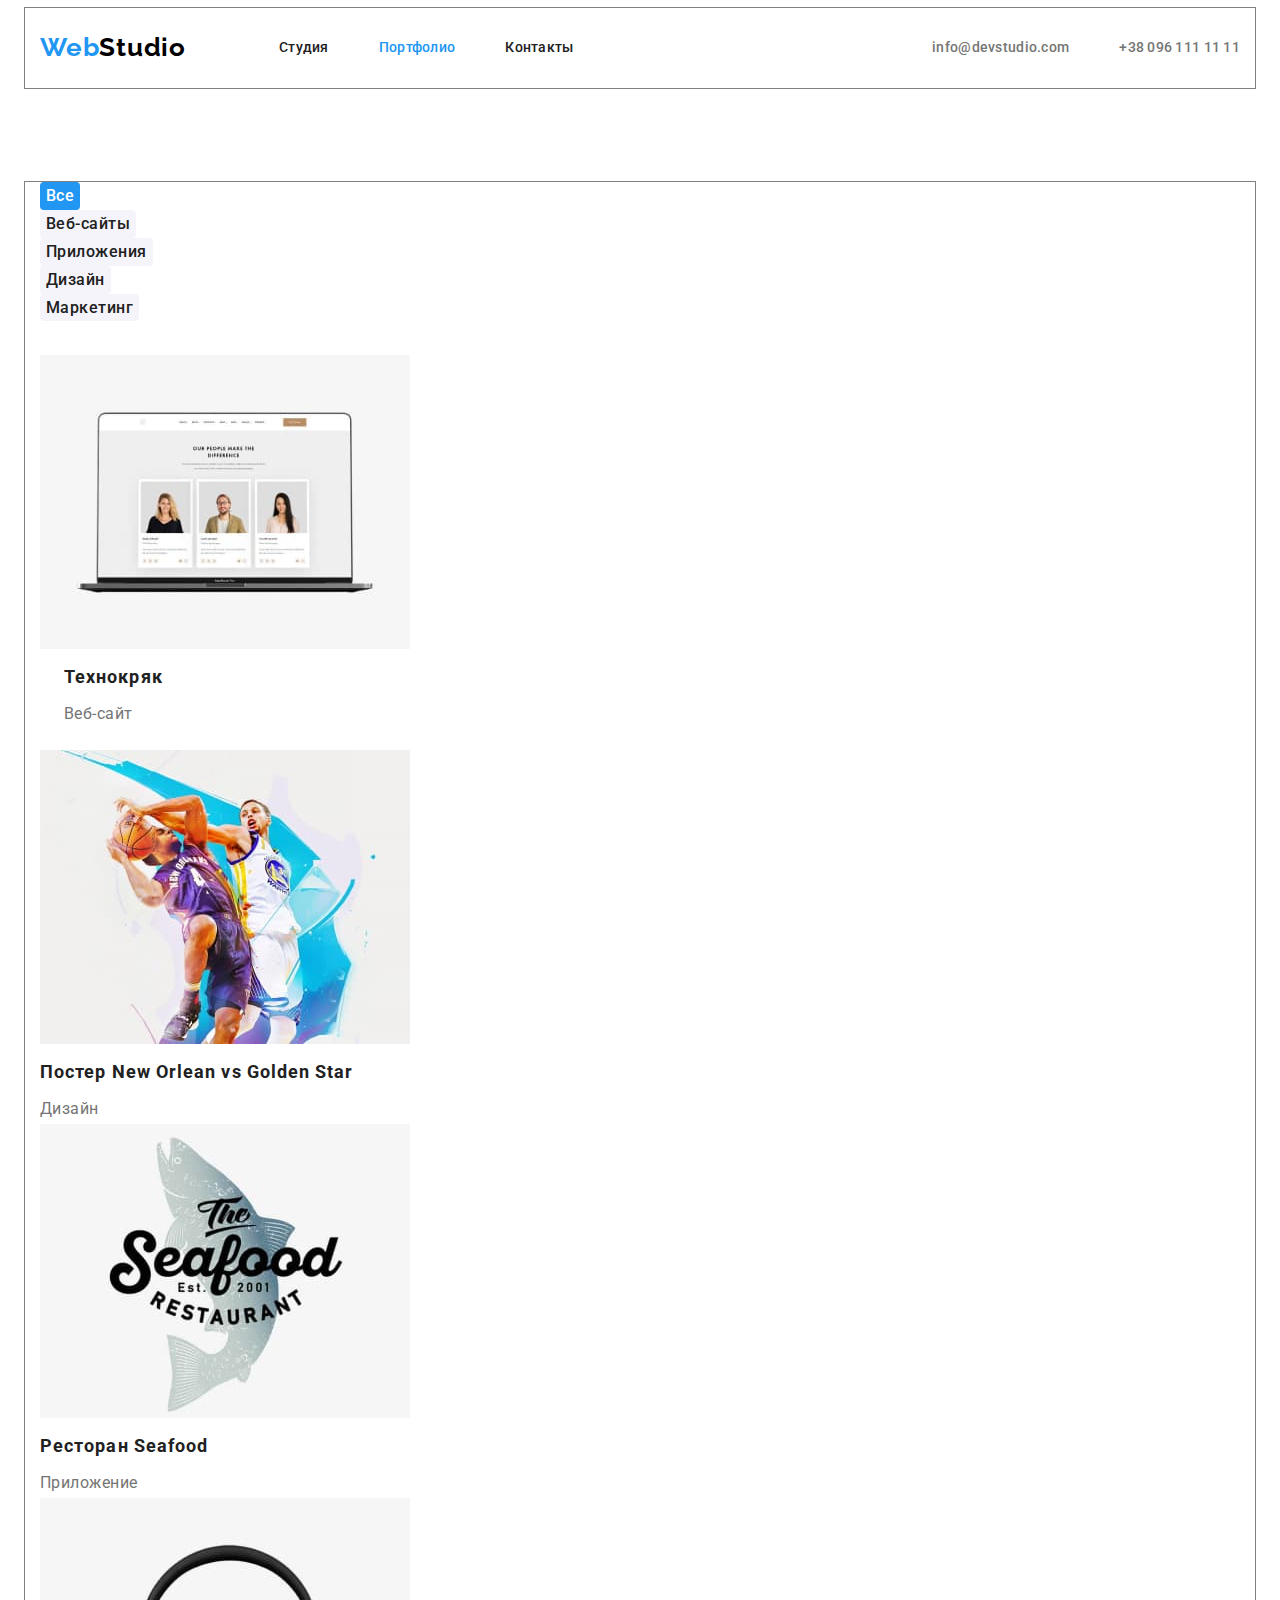
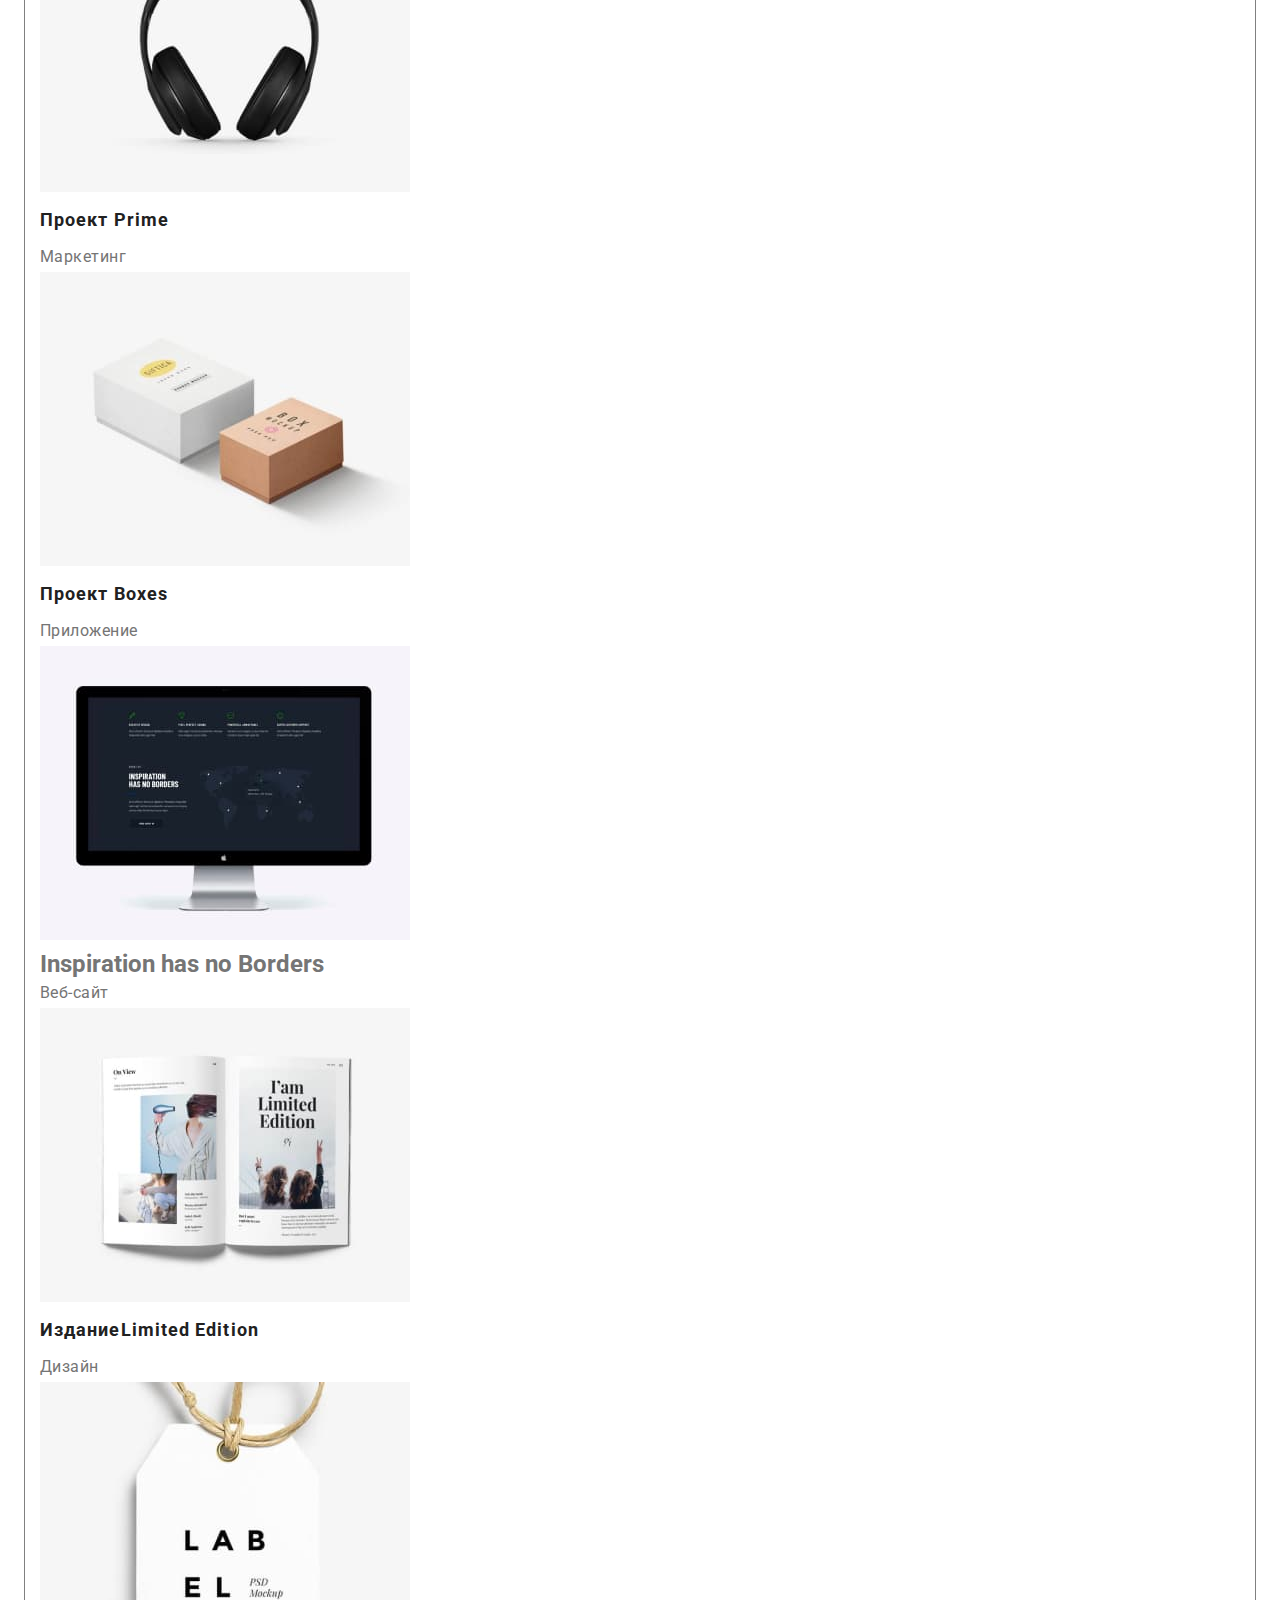
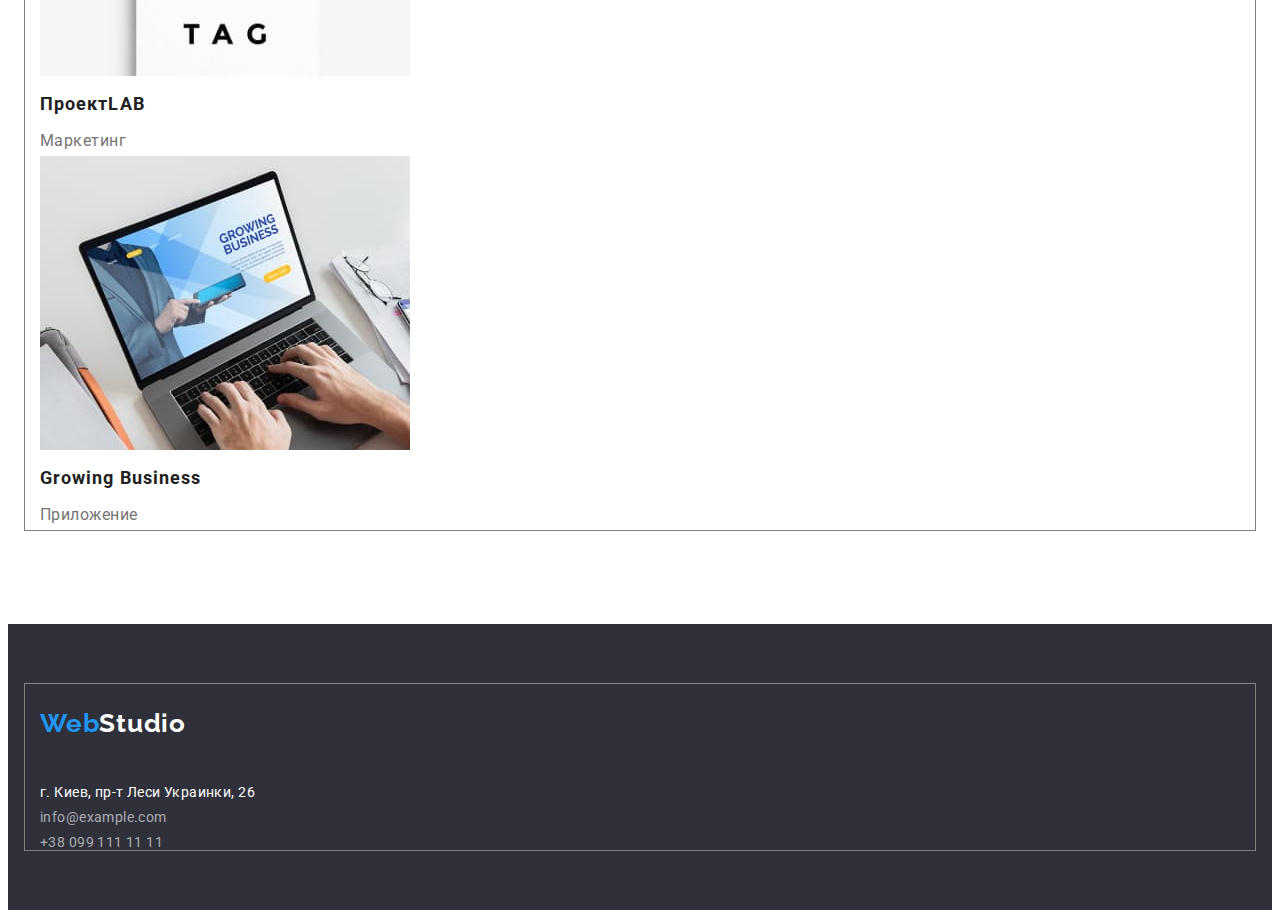
==== portfolio.html @ cb2eb0b6 "footer of portfolio corrected" ====
<!DOCTYPE html>
<html lang="ru">
  <head>
    <meta charset="UTF-8" />
    <meta http-equiv="X-UA-Compatible" content="IE=edge" />
    <meta name="viewport" content="width=device-width, initial-scale=1.0" />
    <title>Portfolio</title>
    <link rel="preconnect" href="https://fonts.googleapis.com" />
    <link rel="preconnect" href="https://fonts.gstatic.com" crossorigin />
    <link
      href="https://fonts.googleapis.com/css2?family=Raleway:wght@700&family=Roboto:wght@400;500;700;900&display=swap"
      rel="stylesheet"
    />
    <link
      rel="stylesheet"
      href="https://cdnjs.cloudflare.com/ajax/libs/modern-normalize/1.1.0/modern-normalize.min.css"
      integrity="sha512-wpPYUAdjBVSE4KJnH1VR1HeZfpl1ub8YT/NKx4PuQ5NmX2tKuGu6U/JRp5y+Y8XG2tV+wKQpNHVUX03MfMFn9Q=="
      crossorigin="anonymous"
      referrerpolicy="no-referrer"
    />
    <link rel="stylesheet" href="./css/styles.css" />
  </head>

  <body>
    <!-- Header -->
    <header class="header">
      <div class="container main-nav">
        <a href="./index.html" lang="en" class="logo menu link"
          ><span class="accent">Web</span>Studio</a
        >

        <nav class="site-nav">
          <ul class="nav-list list">
            <li class="nav-item"><a href="./index.html" class="nav-link link">Студия</a></li>
            <li class="nav-item">
              <a href="./portfolio.html" class="nav-link link current">Портфолио</a>
            </li>
            <li class="nav-item"><a href="" class="nav-link link">Контакты</a></li>
          </ul>
        </nav>

        <ul class="contacts-list list">
          <li class="contacts-item">
            <a href="mailto:info@devstudio.com" class="contacts-link link">info@devstudio.com</a>
          </li>
          <li class="contacts-item">
            <a href="tel:+380991111111" class="contacts-link link">+38 096 111 11 11</a>
          </li>
        </ul>
      </div>
    </header>

    <!-- Main section of the page -->
    <main>
      <!-- Section of portfolio works -->
      <section class="works">
        <div class="container">
          <h1 class="visually-hidden">Наше портфолио</h1>
          <!-- Filter of works -->
          <div class="work-list-wrap">
            <ul class="works-list list">
              <li class="works-item">
                <button type="button" class="works-button btn-primary active">Все</button>
              </li>
              <li class="works-item">
                <button type="button" class="works-button btn-primary">Веб-сайты</button>
              </li>
              <li class="works-item">
                <button type="button" class="works-button btn-primary">Приложения</button>
              </li>
              <li class="works-item">
                <button type="button" class="works-button btn-primary">Дизайн</button>
              </li>
              <li class="works-item">
                <button type="button" class="works-button btn-primary">Маркетинг</button>
              </li>
            </ul>
          </div>

          <!-- Works examples -->
          <div class="examples-list-wrap">
            <ul class="examples-list list">
              <li class="examples-item">
                <img src="./images/technocrack.jpg" alt="Ноутбук" width="370" height="294" />
                <div class="examples-item-wrap">
                  <h2 class="examples-title">Технокряк</h2>
                  <p class="examples-text">Веб-сайт</p>
                </div>
              </li>
              <li class="examples-item">
                <img
                  src="./images/game-poster.jpg"
                  alt="Два баскетболиста играют баскетбол"
                  width="370"
                  height="294"
                />
                <h2 class="examples-title">
                  Постер <span lang="en">New Orlean vs Golden Star</span>
                </h2>
                <p class="examples-text">Дизайн</p>
              </li>
              <li class="examples-item">
                <img
                  src="./images/restorant.jpg"
                  alt="Логотип ресторана"
                  width="370"
                  height="294"
                />
                <h2 class="examples-title">Ресторан <span lang="en">Seafood</span></h2>
                <p class="examples-text">Приложение</p>
              </li>
              <li class="examples-item">
                <img src="./images/project-prime.jpg" alt="Наушники" width="370" height="294" />
                <h2 class="examples-title">Проект <span lang="en">Prime</span></h2>
                <p class="examples-text">Маркетинг</p>
              </li>
              <li class="examples-item">
                <img
                  src="./images/project-boxes.jpg"
                  alt="Две картонные коробки"
                  width="370"
                  height="294"
                />
                <h2 class="examples-title">Проект <span lang="en">Boxes</span></h2>
                <p class="examples-text">Приложение</p>
              </li>
              <li class="examples-item">
                <img
                  src="./images/inspiration.jpg"
                  alt="Монитор компьютера"
                  width="370"
                  height="294"
                />
                <h2 lang="en">Inspiration has no Borders</h2>
                <p class="examples-text">Веб-сайт</p>
              </li>
              <li class="examples-item">
                <img
                  src="./images/publisher.jpg"
                  alt="Книга ограниченого тиража"
                  width="370"
                  height="294"
                />
                <h2 class="examples-title">Издание<span lang="en">Limited Edition</span></h2>
                <p class="examples-text">Дизайн</p>
              </li>
              <li class="examples-item">
                <img src="./images/project-lab.jpg" alt="Ярлык" width="370" height="294" />
                <h2 class="examples-title">Проект<span lang="en">LAB</span></h2>
                <p class="examples-text">Маркетинг</p>
              </li>
              <li class="examples-item">
                <img
                  src="./images/growing-business.jpg"
                  alt="Человек работаэт за ноутбуком"
                  width="370"
                  height="294"
                />
                <h2 lang="en" class="examples-title">Growing Business</h2>
                <p class="examples-text">Приложение</p>
              </li>
            </ul>
          </div>
        </div>
      </section>
    </main>

    <!-- Footer -->
    <footer class="footer">
      <div class="container">
        <a href="./index.html" lang="en" class="logo menu link"
          ><span class="accent">Web</span>Studio</a
        >
        <address class="adress">
          <ul class="adress-list list">
            <li class="adress-item">
              <a
                href="https://goo.gl/maps/kHpRwScm4gV7EPfF7"
                target="_blank"
                rel="noopener noreferer nofollow"
                class="adress-link link"
                >г. Киев, пр-т Леси Украинки, 26</a
              >
            </li>
            <li class="adress-item">
              <a href="mailto:info@example.com" class="adress-link link adress">info@example.com</a>
            </li>
            <li class="adress-item">
              <a href="tel:+380991111111" class="adress-link link adress">+38 099 111 11 11</a>
            </li>
          </ul>
        </address>
      </div>
    </footer>
  </body>
</html>
---- css/styles.css ----
/* Set of colors */
:root {
  --accent-color: #2196f3;

  --first-title-color: #ffffff;
  --second-title-color: #212121;
  --third-title-color: #000000;

  --first-text-color: #757575;
  --second-text-color: #ffffff;
  --third-text-color: rgba(255, 255, 255, 0.6);

  --first-bg-color: #ffffff;
  --second-bg-color: #e5e5e5;
  --third-bg-color: #f5f4fa;
  --fourth-bg-color: #2f303a;

  --first-btn-color: #2196f3;
  --second-btn-color: #188ce8;
  --third-btn-color: #f5f4fa;
}

h1,
h2,
h3,
h4,
h5,
h6,
p,
ul {
  margin-top: 0;
  margin-bottom: 0;
}

body {
  color: var(--first-text-color);
  background-color: var(--first-bg-color);
  font-family: 'Roboto', sans-serif;
}

/* Making the title hidden */
.visually-hidden {
  position: absolute;
  white-space: nowrap;
  width: 1px;
  height: 1px;
  overflow: hidden;
  border: 0;
  padding: 0;
  clip: rect(0 0 0 0);
  clip-path: inset(50%);
  margin: -1px;
}

/* Reset of list */
.list {
  padding-left: 0;
  padding-right: 0;

  list-style: none;
}

/* Reset of text underline */
.link {
  text-decoration: none;
}

/* Setting the accent colour */
.accent {
  color: var(--accent-color);
}

/* Setting the button properties */
.button {
  padding: 10px 32px;
  min-width: 200px;

  align-items: center;
  font-family: inherit;
  font-weight: 700;
  font-size: 16px;
  letter-spacing: 0.06em;
  line-height: 1.88;
  text-align: center;

  border-radius: 4px;
  border: transparent;
}

.title {
  color: var(--second-title-color);
  font-weight: 700;
  font-size: 36px;
  letter-spacing: 0.03em;
  line-height: 1.17;
  text-align: center;
}

.container {
  margin-left: auto;
  margin-right: auto;
  width: 1200px;
  padding-left: 15px;
  padding-right: 15px;

  outline: 1px solid gray;
}

/* ---------------------Header----------------------- */

.main-nav {
  display: flex;
  align-items: center;
}

.logo {
  display: block;
  padding-top: 24px;
  padding-bottom: 25px;
  margin-right: 93px;

  font-family: 'Raleway';
  font-weight: 700;
  font-size: 26px;
  line-height: 1.19;
  letter-spacing: 0.03em;
  color: var(--third-title-color);
}

.site-nav {
  display: flex;

  font-weight: 500;
  font-size: 14px;
  line-height: 1.14;
  letter-spacing: 0.02em;
}

.nav-list {
  display: flex;

  color: var(--second-title-color);
}

.nav-item:not(:last-child) {
  margin-right: 50px;
}

.nav-link {
  display: block;
  padding-top: 32px;
  padding-bottom: 32px;

  color: inherit;
}

.nav-link:hover,
.nav-link:focus {
  color: var(--accent-color);
}

.nav-link.current {
  color: var(--accent-color);
}

/* -----Contacts----- */
.contacts-list {
  display: flex;
  margin-left: auto;

  font-weight: 500;
  font-size: 14px;
  line-height: 1.14;
  letter-spacing: 0.02em;
}

.contacts-item:not(:last-child) {
  margin-right: 50px;
}

.contacts-link {
  display: block;
  padding-top: 32px;
  padding-bottom: 32px;

  color: inherit;
}

.contacts-link:hover,
.contacts-link:focus {
  color: var(--accent-color);
}

/* ---------------------Main part of first page----------------------- */
/* -----Hero----- */
.hero {
  padding-top: 200px;
  padding-bottom: 200px;

  background-color: var(--fourth-bg-color);
  text-align: center;
}

.hero-title {
  margin-bottom: 30px;

  font-weight: 900;
  font-size: 44px;
  line-height: 1.36;
  letter-spacing: 0.06em;
  text-transform: uppercase;
  color: var(--first-title-color);
}

/* Button */
.button.btn-primary {
  color: var(--second-text-color);
  background-color: var(--first-btn-color);
}

.button.btn-primary:hover,
.button.btn-primary:focus {
  background-color: var(--second-btn-color);
}

/* -----Advantages----- */
.advantages {
  padding-top: 94px;
  padding-bottom: 94px;
}

.advantages-title {
  margin-bottom: 10px;

  font-weight: 700;
  font-size: 14px;
  line-height: 1.14;
  letter-spacing: 0.03em;
  text-transform: uppercase;
  color: var(--second-title-color);
}

.advantages-text {
  font-size: 14px;
  line-height: 1.71;
  letter-spacing: 0.03em;
}

/* -----About----- */
.about {
  padding-bottom: 94px;
}

.about-title {
  margin-bottom: 50px;
}

.about-item img {
  display: block;
}

/* -----Team----- */
.team {
  padding-top: 94px;
  padding-bottom: 94px;

  background-color: var(--third-bg-color);
  text-align: center;
}

.team-title {
  margin-bottom: 50px;
}

.team-item {
  font-size: 16px;
  line-height: 1.19;
  letter-spacing: 0.03em;
  background-color: var(--third-bg-color);
}

.team-item-title {
  margin-bottom: 10px;

  font-weight: 500;
  color: var(--second-title-color);
}

.team-item img {
  display: block;
}

.team-wrapper {
  padding-top: 30px;
  padding-bottom: 30px;
}

/* ---------------------Footer----------------------- */
.footer {
  padding-top: 60px;
  padding-bottom: 60px;

  background-color: var(--fourth-bg-color);
}

.footer .logo {
  margin-bottom: 20px;
  display: inline-block;

  color: var(--first-title-color);
}

.adress-item {
  font-size: 14px;
  line-height: 1.71x;
  letter-spacing: 0.03em;
  color: var(--first-title-color);
}

.adress-item:not(:last-child) {
  margin-bottom: 9px;
}

.adress-link {
  color: inherit;
  font-style: normal;
}

.adress {
  color: var(--third-text-color);
}

.adress-link:hover,
.adress-link:focus {
  color: var(--accent-color);
}

/* ---------------------Main part of portfolio page----------------------- */
/* -----Buttons line----- */
.works {
  padding-top: 94px;
  padding-bottom: 94px;
}

.works-button {
  border-radius: 4px;
  border: transparent;

  font-weight: 500;
  font-size: 16px;
  line-height: 1.62;
  text-align: center;
  letter-spacing: 0.03em;
}

.works-button.btn-primary {
  font-family: inherit;
  color: var(--second-title-color);
  background-color: var(--third-btn-color);
}

.works-button.btn-primary:hover,
.works-button.btn-primary:focus {
  color: var(--first-title-color);
  background-color: var(--first-btn-color);
}

/* works examples sheet */
.examples-title {
  margin-bottom: 4px;
}

.examples-item img {
  display: block;
  margin-bottom: 10px;
}

.work-list-wrap {
  margin-bottom: 34px;
}

.examples-item-wrap {
  padding: 0 24px 20px 24px;
}

/* -----Works examples----- */
.works-button.active {
  color: var(--first-title-color);
  background-color: var(--first-btn-color);
}

.examples-title {
  font-weight: 700;
  font-size: 18px;
  line-height: 2;
  letter-spacing: 0.06em;
  color: var(--second-title-color);
}

.examples-text {
  font-size: 16px;
  line-height: 1.88;
  letter-spacing: 0.03em;
  color: var(--first-text-color);
}
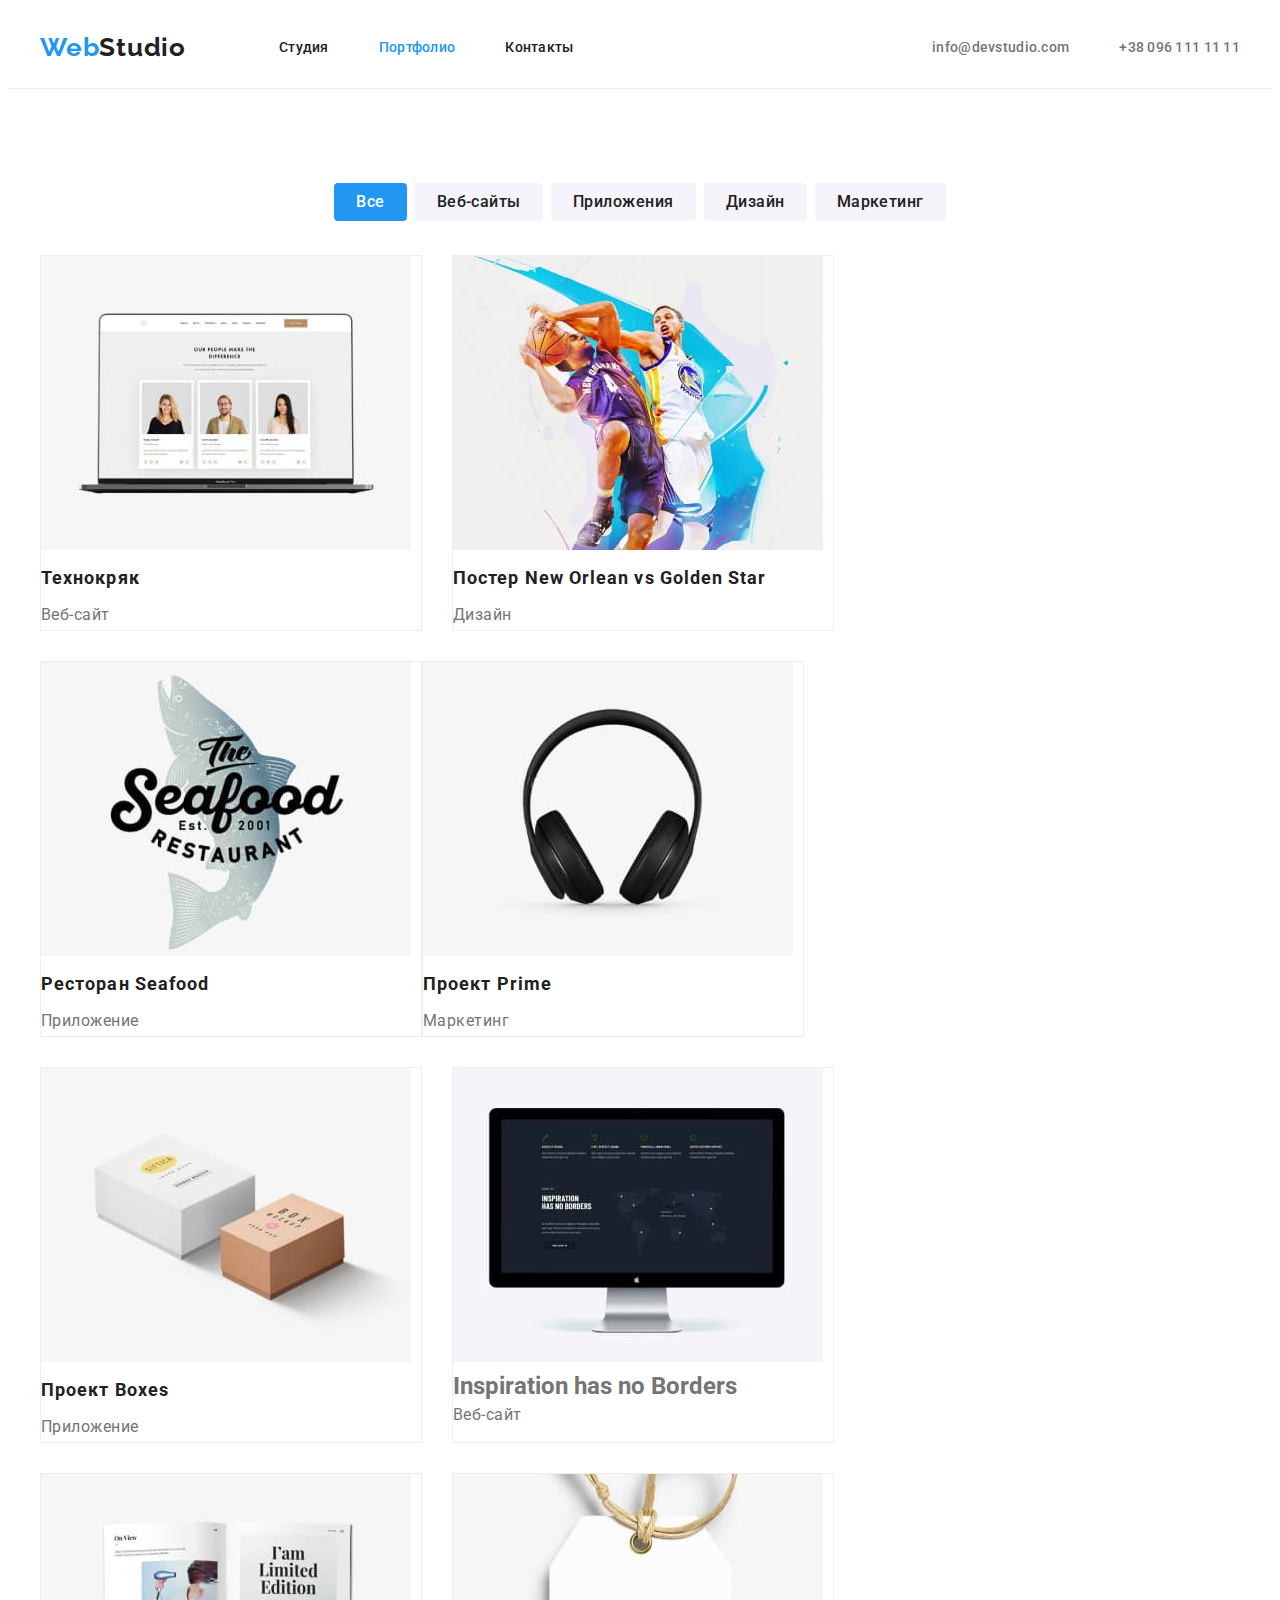
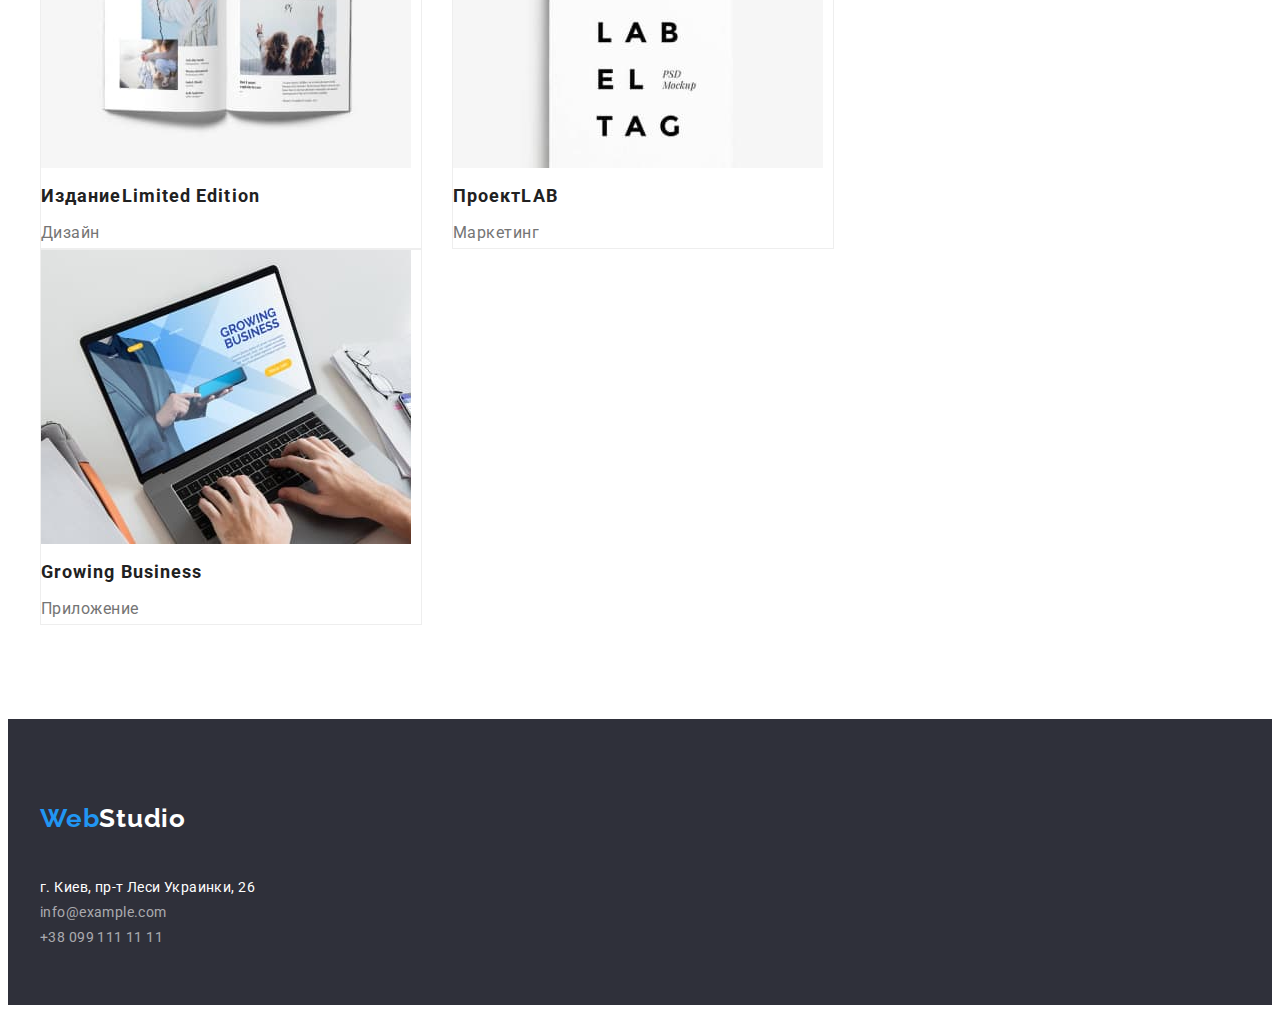
==== commit 7a8df5c1: "Flexx added" ====
--- a/portfolio.html
+++ b/portfolio.html
@@ -23,7 +23,7 @@
 
   <body>
     <!-- Header -->
-    <header class="header">
+    <header class="site-header">
       <div class="container main-nav">
         <a href="./index.html" lang="en" class="logo menu link"
           ><span class="accent">Web</span>Studio</a
@@ -78,7 +78,7 @@
           </div>
 
           <!-- Works examples -->
-          <div class="examples-list-wrap">
+          <div class="examples-list-wrapper">
             <ul class="examples-list list">
               <li class="examples-item">
                 <img src="./images/technocrack.jpg" alt="Ноутбук" width="370" height="294" />
--- a/css/styles.css
+++ b/css/styles.css
@@ -1,6 +1,9 @@
 /* Set of colors */
 :root {
   --accent-color: #2196f3;
+
+  --header-border-color: #ececec;
+  --cards-border-color: #eeeeee;
 
   --first-title-color: #ffffff;
   --second-title-color: #212121;
@@ -102,11 +105,12 @@
   width: 1200px;
   padding-left: 15px;
   padding-right: 15px;
-
-  outline: 1px solid gray;
 }
 
 /* ---------------------Header----------------------- */
+.site-header {
+  border-bottom: 1px solid var(--header-border-color);
+}
 
 .main-nav {
   display: flex;
@@ -124,7 +128,7 @@
   font-size: 26px;
   line-height: 1.19;
   letter-spacing: 0.03em;
-  color: var(--third-title-color);
+  color: var(--second-title-color);
 }
 
 .site-nav {
@@ -240,6 +244,15 @@
   color: var(--second-title-color);
 }
 
+.advantages-list {
+  display: flex;
+}
+
+.advantages-items:not(:last-child) {
+  margin-right: 30px;
+  min-width: 75px;
+}
+
 .advantages-text {
   font-size: 14px;
   line-height: 1.71;
@@ -253,6 +266,11 @@
 
 .about-title {
   margin-bottom: 50px;
+}
+
+.about-list {
+  display: flex;
+  justify-content: space-between;
 }
 
 .about-item img {
@@ -272,11 +290,20 @@
   margin-bottom: 50px;
 }
 
+.team-list {
+  display: flex;
+  justify-content: space-between;
+}
+
 .team-item {
   font-size: 16px;
   line-height: 1.19;
   letter-spacing: 0.03em;
   background-color: var(--third-bg-color);
+
+  box-shadow: 0px 1px 3px rgba(0, 0, 0, 0.12), 0px 1px 1px rgba(0, 0, 0, 0.14),
+    0px 2px 1px rgba(0, 0, 0, 0.2);
+  border-radius: 0px 0px 4px 4px;
 }
 
 .team-item-title {
@@ -342,9 +369,23 @@
   padding-bottom: 94px;
 }
 
+.work-list-wrap {
+  margin-bottom: 34px;
+}
+
+.works-list {
+  display: flex;
+  justify-content: center;
+}
+
+.works-item:not(:last-child) {
+  margin-right: 8px;
+}
+
 .works-button {
   border-radius: 4px;
   border: transparent;
+  padding: 6px 22px;
 
   font-weight: 500;
   font-size: 16px;
@@ -365,31 +406,15 @@
   background-color: var(--first-btn-color);
 }
 
+.works-button.active {
+  color: var(--first-title-color);
+  background-color: var(--first-btn-color);
+}
+
 /* works examples sheet */
 .examples-title {
   margin-bottom: 4px;
-}
-
-.examples-item img {
-  display: block;
-  margin-bottom: 10px;
-}
-
-.work-list-wrap {
-  margin-bottom: 34px;
-}
-
-.examples-item-wrap {
-  padding: 0 24px 20px 24px;
-}
-
-/* -----Works examples----- */
-.works-button.active {
-  color: var(--first-title-color);
-  background-color: var(--first-btn-color);
-}
-
-.examples-title {
+
   font-weight: 700;
   font-size: 18px;
   line-height: 2;
@@ -397,6 +422,34 @@
   color: var(--second-title-color);
 }
 
+.examples-list {
+  display: flex;
+  flex-wrap: wrap;
+}
+
+.examples-item-wrapper {
+  padding: 0 24px 20px 24px;
+}
+
+.examples-item {
+  width: calc((100% - 2 * 30px) / 3);
+
+  border: 1px solid var(--cards-border-color);
+}
+
+.examples-item:not(:nth-child(3n)) {
+  margin-right: 30px;
+}
+
+.examples-item:not(:nth-last-child(-n + 3)) {
+  margin-bottom: 30px;
+}
+
+.examples-item img {
+  display: block;
+  margin-bottom: 10px;
+}
+
 .examples-text {
   font-size: 16px;
   line-height: 1.88;
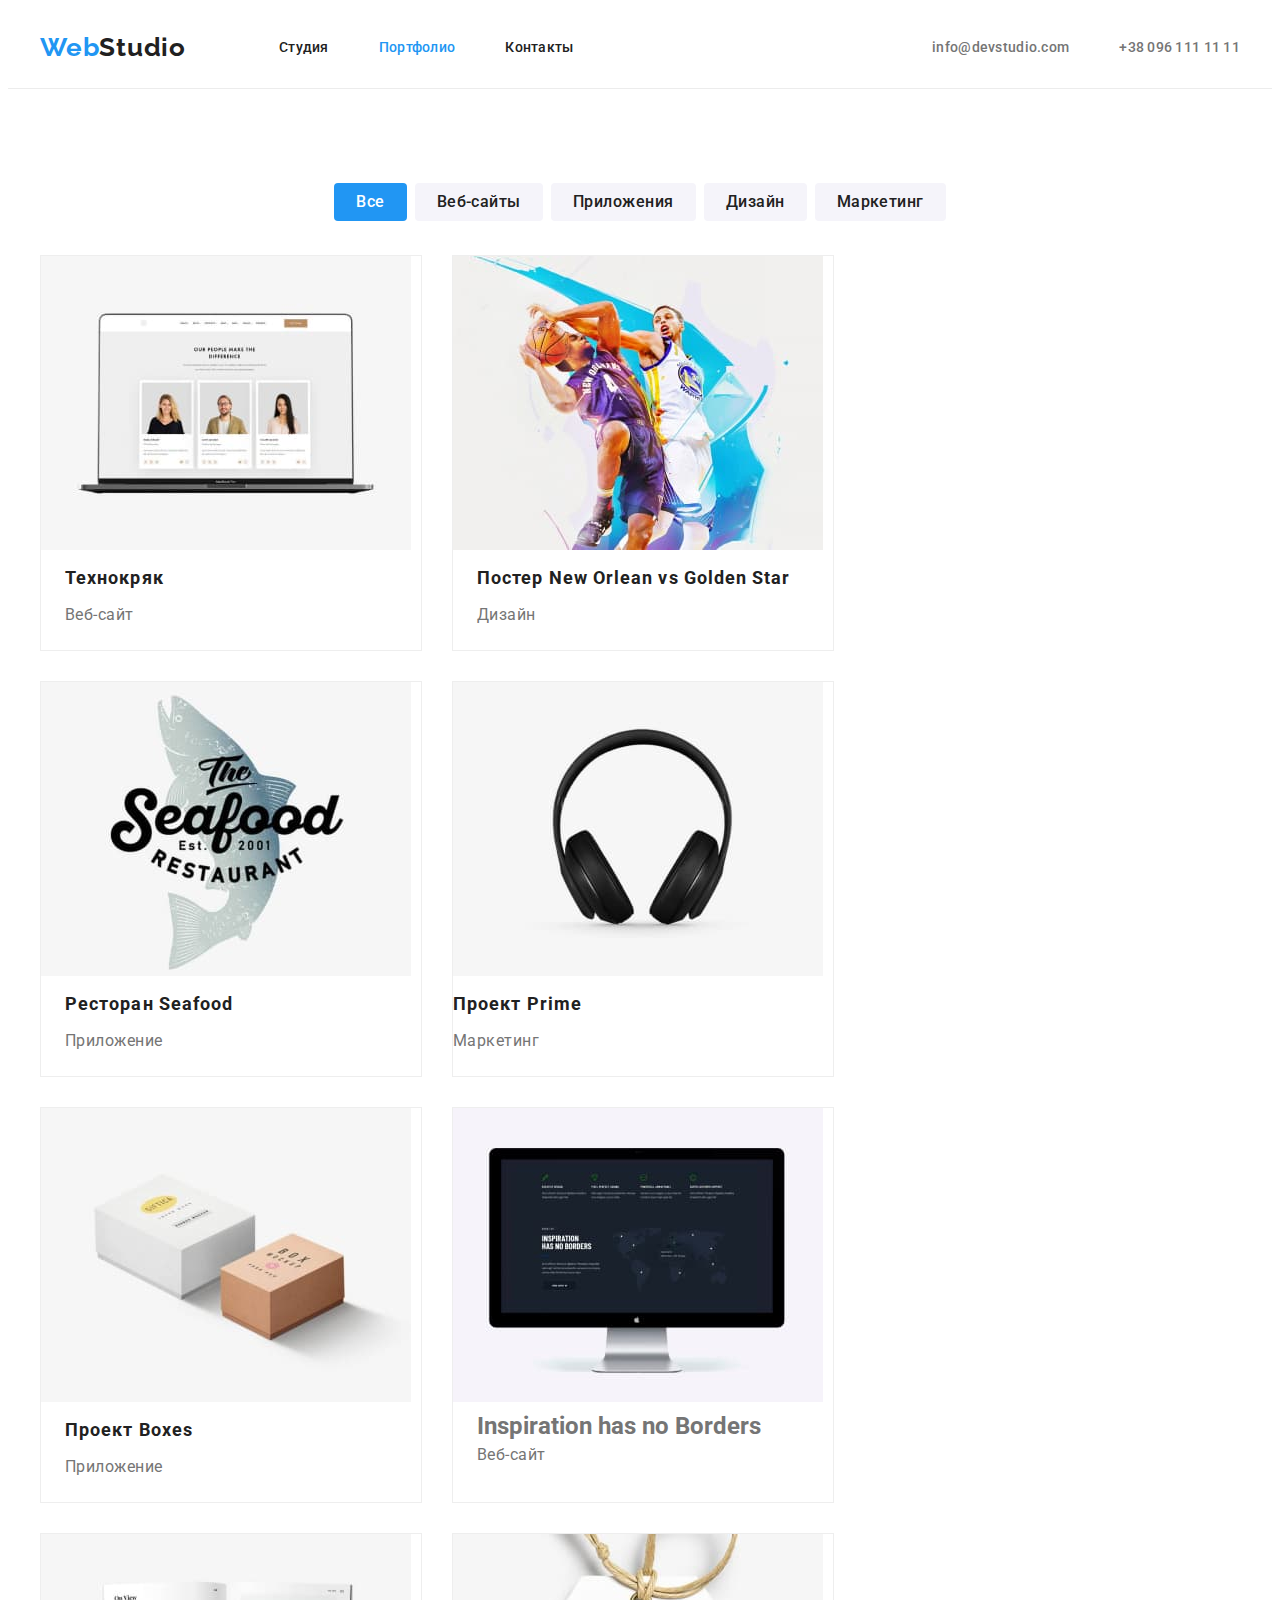
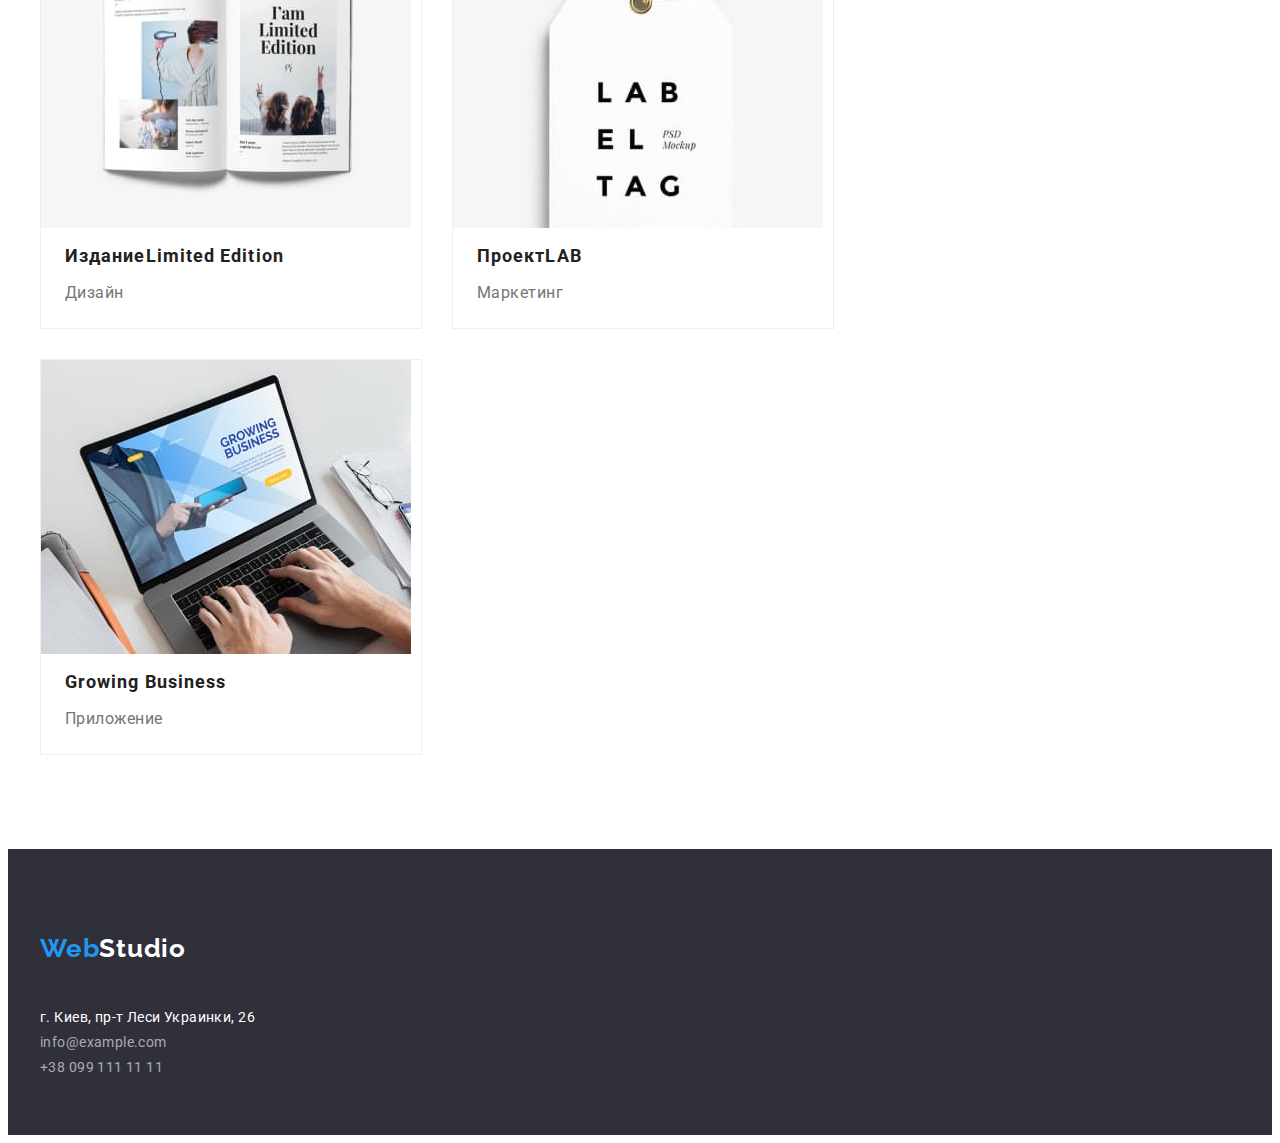
==== commit 9cf5adc9: "Small mistakes correction" ====
--- a/portfolio.html
+++ b/portfolio.html
@@ -82,7 +82,7 @@
             <ul class="examples-list list">
               <li class="examples-item">
                 <img src="./images/technocrack.jpg" alt="Ноутбук" width="370" height="294" />
-                <div class="examples-item-wrap">
+                <div class="examples-item-wrapper">
                   <h2 class="examples-title">Технокряк</h2>
                   <p class="examples-text">Веб-сайт</p>
                 </div>
@@ -94,10 +94,12 @@
                   width="370"
                   height="294"
                 />
-                <h2 class="examples-title">
-                  Постер <span lang="en">New Orlean vs Golden Star</span>
-                </h2>
-                <p class="examples-text">Дизайн</p>
+                <div class="examples-item-wrapper">
+                  <h2 class="examples-title">
+                    Постер <span lang="en">New Orlean vs Golden Star</span>
+                  </h2>
+                  <p class="examples-text">Дизайн</p>
+                </div>
               </li>
               <li class="examples-item">
                 <img
@@ -106,8 +108,10 @@
                   width="370"
                   height="294"
                 />
-                <h2 class="examples-title">Ресторан <span lang="en">Seafood</span></h2>
-                <p class="examples-text">Приложение</p>
+                <div class="examples-item-wrapper">
+                  <h2 class="examples-title">Ресторан <span lang="en">Seafood</span></h2>
+                  <p class="examples-text">Приложение</p>
+                </div>
               </li>
               <li class="examples-item">
                 <img src="./images/project-prime.jpg" alt="Наушники" width="370" height="294" />
@@ -121,8 +125,10 @@
                   width="370"
                   height="294"
                 />
-                <h2 class="examples-title">Проект <span lang="en">Boxes</span></h2>
-                <p class="examples-text">Приложение</p>
+                <div class="examples-item-wrapper">
+                  <h2 class="examples-title">Проект <span lang="en">Boxes</span></h2>
+                  <p class="examples-text">Приложение</p>
+                </div>
               </li>
               <li class="examples-item">
                 <img
@@ -131,9 +137,12 @@
                   width="370"
                   height="294"
                 />
-                <h2 lang="en">Inspiration has no Borders</h2>
-                <p class="examples-text">Веб-сайт</p>
-              </li>
+                <div class="examples-item-wrapper">
+                  <h2 lang="en">Inspiration has no Borders</h2>
+                  <p class="examples-text">Веб-сайт</p>
+                </div>
+              </li>
+
               <li class="examples-item">
                 <img
                   src="./images/publisher.jpg"
@@ -141,14 +150,20 @@
                   width="370"
                   height="294"
                 />
-                <h2 class="examples-title">Издание<span lang="en">Limited Edition</span></h2>
-                <p class="examples-text">Дизайн</p>
-              </li>
+                <div class="examples-item-wrapper">
+                  <h2 class="examples-title">Издание<span lang="en">Limited Edition</span></h2>
+                  <p class="examples-text">Дизайн</p>
+                </div>
+              </li>
+
               <li class="examples-item">
                 <img src="./images/project-lab.jpg" alt="Ярлык" width="370" height="294" />
-                <h2 class="examples-title">Проект<span lang="en">LAB</span></h2>
-                <p class="examples-text">Маркетинг</p>
-              </li>
+                <div class="examples-item-wrapper">
+                  <h2 class="examples-title">Проект<span lang="en">LAB</span></h2>
+                  <p class="examples-text">Маркетинг</p>
+                </div>
+              </li>
+
               <li class="examples-item">
                 <img
                   src="./images/growing-business.jpg"
@@ -156,8 +171,10 @@
                   width="370"
                   height="294"
                 />
-                <h2 lang="en" class="examples-title">Growing Business</h2>
-                <p class="examples-text">Приложение</p>
+                <div class="examples-item-wrapper">
+                  <h2 lang="en" class="examples-title">Growing Business</h2>
+                  <p class="examples-text">Приложение</p>
+                </div>
               </li>
             </ul>
           </div>
--- a/css/styles.css
+++ b/css/styles.css
@@ -248,9 +248,12 @@
   display: flex;
 }
 
+.advantages-items {
+  max-width: 270px;
+}
+
 .advantages-items:not(:last-child) {
   margin-right: 30px;
-  min-width: 75px;
 }
 
 .advantages-text {
@@ -270,7 +273,14 @@
 
 .about-list {
   display: flex;
-  justify-content: space-between;
+}
+
+.about-item {
+  width: calc((100% - 2 * 30px) / 3);
+}
+
+.about-item:not(:last-child) {
+  margin-right: 30px;
 }
 
 .about-item img {
@@ -292,10 +302,11 @@
 
 .team-list {
   display: flex;
-  justify-content: space-between;
 }
 
 .team-item {
+  width: calc((100% - 3 * 30px) / 4);
+
   font-size: 16px;
   line-height: 1.19;
   letter-spacing: 0.03em;
@@ -304,6 +315,10 @@
   box-shadow: 0px 1px 3px rgba(0, 0, 0, 0.12), 0px 1px 1px rgba(0, 0, 0, 0.14),
     0px 2px 1px rgba(0, 0, 0, 0.2);
   border-radius: 0px 0px 4px 4px;
+}
+
+.team-item:not(:last-child) {
+  margin-right: 30px;
 }
 
 .team-item-title {
@@ -425,6 +440,7 @@
 .examples-list {
   display: flex;
   flex-wrap: wrap;
+  margin: -15px;
 }
 
 .examples-item-wrapper {
@@ -432,17 +448,13 @@
 }
 
 .examples-item {
-  width: calc((100% - 2 * 30px) / 3);
+  width: calc((100% - 90px) / 3);
 
   border: 1px solid var(--cards-border-color);
 }
 
-.examples-item:not(:nth-child(3n)) {
-  margin-right: 30px;
-}
-
-.examples-item:not(:nth-last-child(-n + 3)) {
-  margin-bottom: 30px;
+.examples-item {
+  margin: 15px;
 }
 
 .examples-item img {
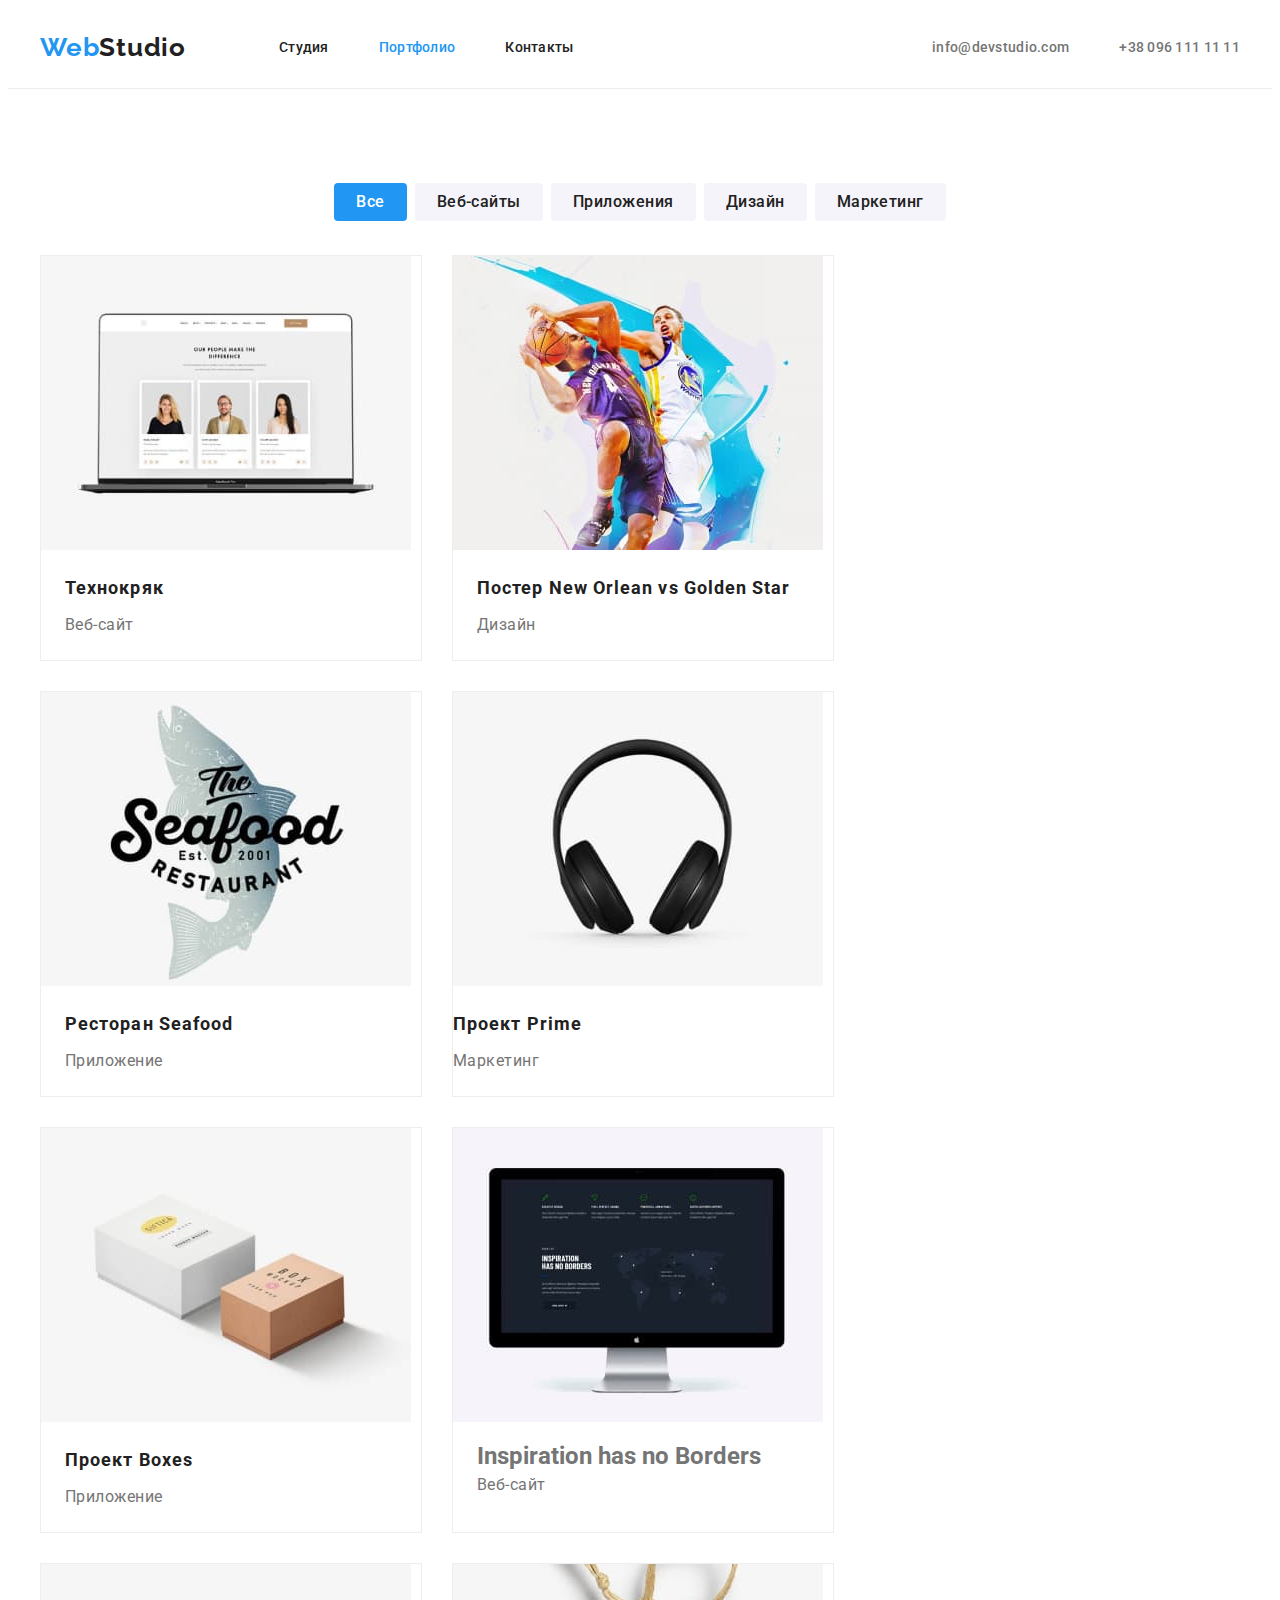
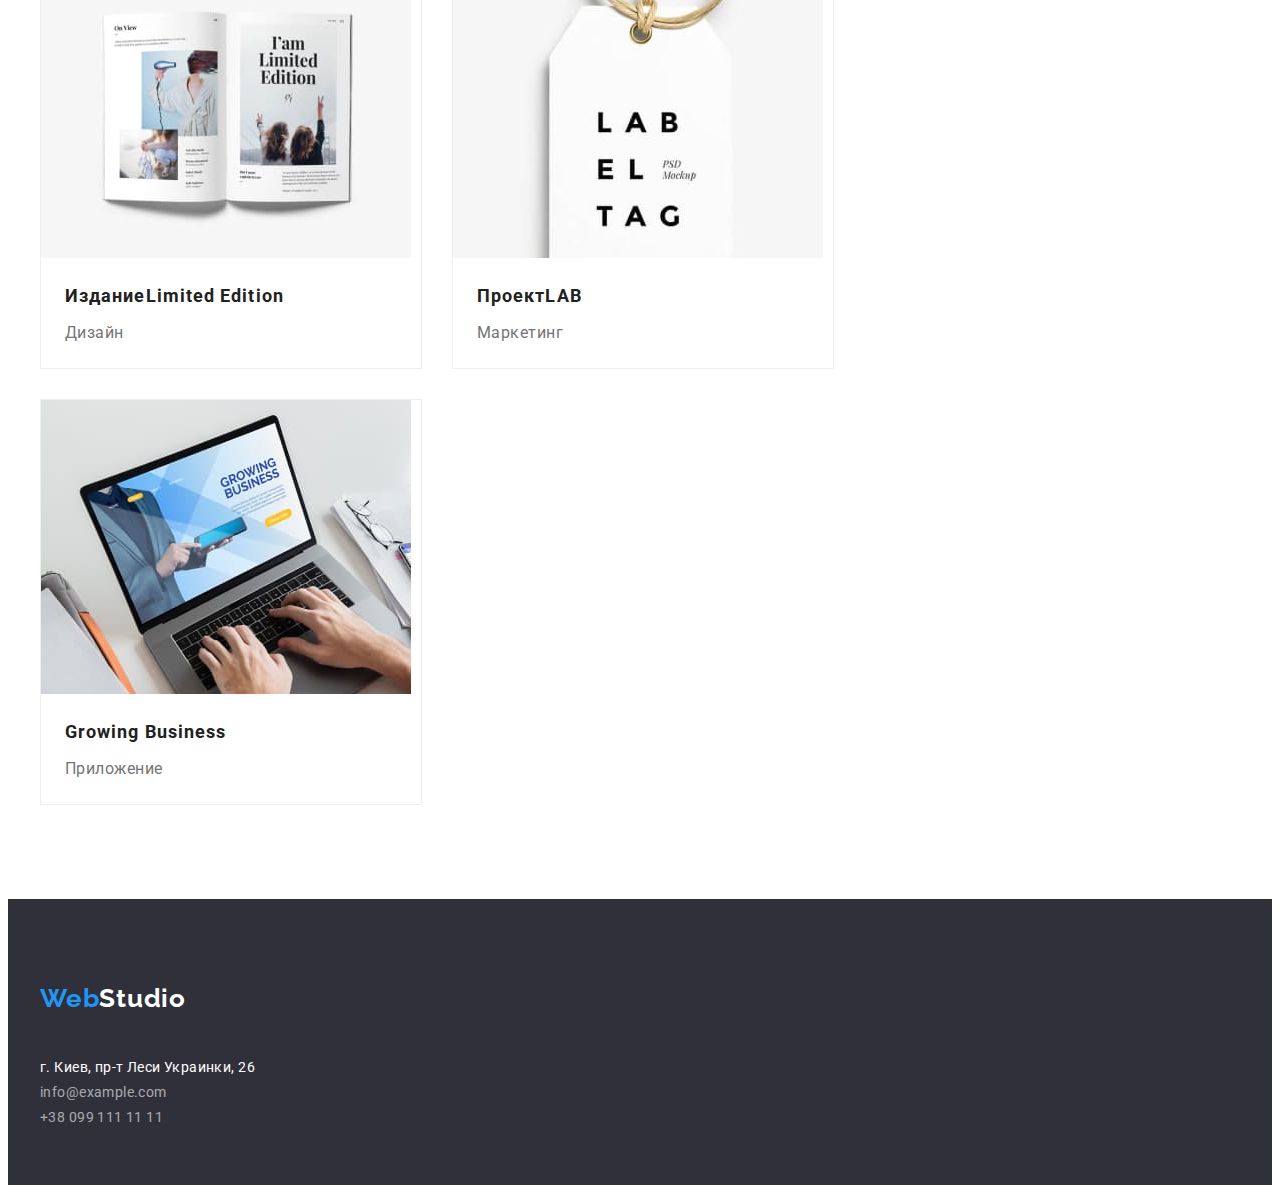
==== commit 2f9140c6: "1" ====
--- a/portfolio.html
+++ b/portfolio.html
@@ -53,7 +53,7 @@
     <!-- Main section of the page -->
     <main>
       <!-- Section of portfolio works -->
-      <section class="works">
+      <section class="works section">
         <div class="container">
           <h1 class="visually-hidden">Наше портфолио</h1>
           <!-- Filter of works -->
--- a/css/styles.css
+++ b/css/styles.css
@@ -107,6 +107,11 @@
   padding-right: 15px;
 }
 
+.section {
+  padding-top: 94px;
+  padding-bottom: 94px;
+}
+
 /* ---------------------Header----------------------- */
 .site-header {
   border-bottom: 1px solid var(--header-border-color);
@@ -228,10 +233,6 @@
 }
 
 /* -----Advantages----- */
-.advantages {
-  padding-top: 94px;
-  padding-bottom: 94px;
-}
 
 .advantages-title {
   margin-bottom: 10px;
@@ -289,9 +290,6 @@
 
 /* -----Team----- */
 .team {
-  padding-top: 94px;
-  padding-bottom: 94px;
-
   background-color: var(--third-bg-color);
   text-align: center;
 }
@@ -379,11 +377,6 @@
 
 /* ---------------------Main part of portfolio page----------------------- */
 /* -----Buttons line----- */
-.works {
-  padding-top: 94px;
-  padding-bottom: 94px;
-}
-
 .work-list-wrap {
   margin-bottom: 34px;
 }
@@ -459,7 +452,7 @@
 
 .examples-item img {
   display: block;
-  margin-bottom: 10px;
+  margin-bottom: 20px;
 }
 
 .examples-text {
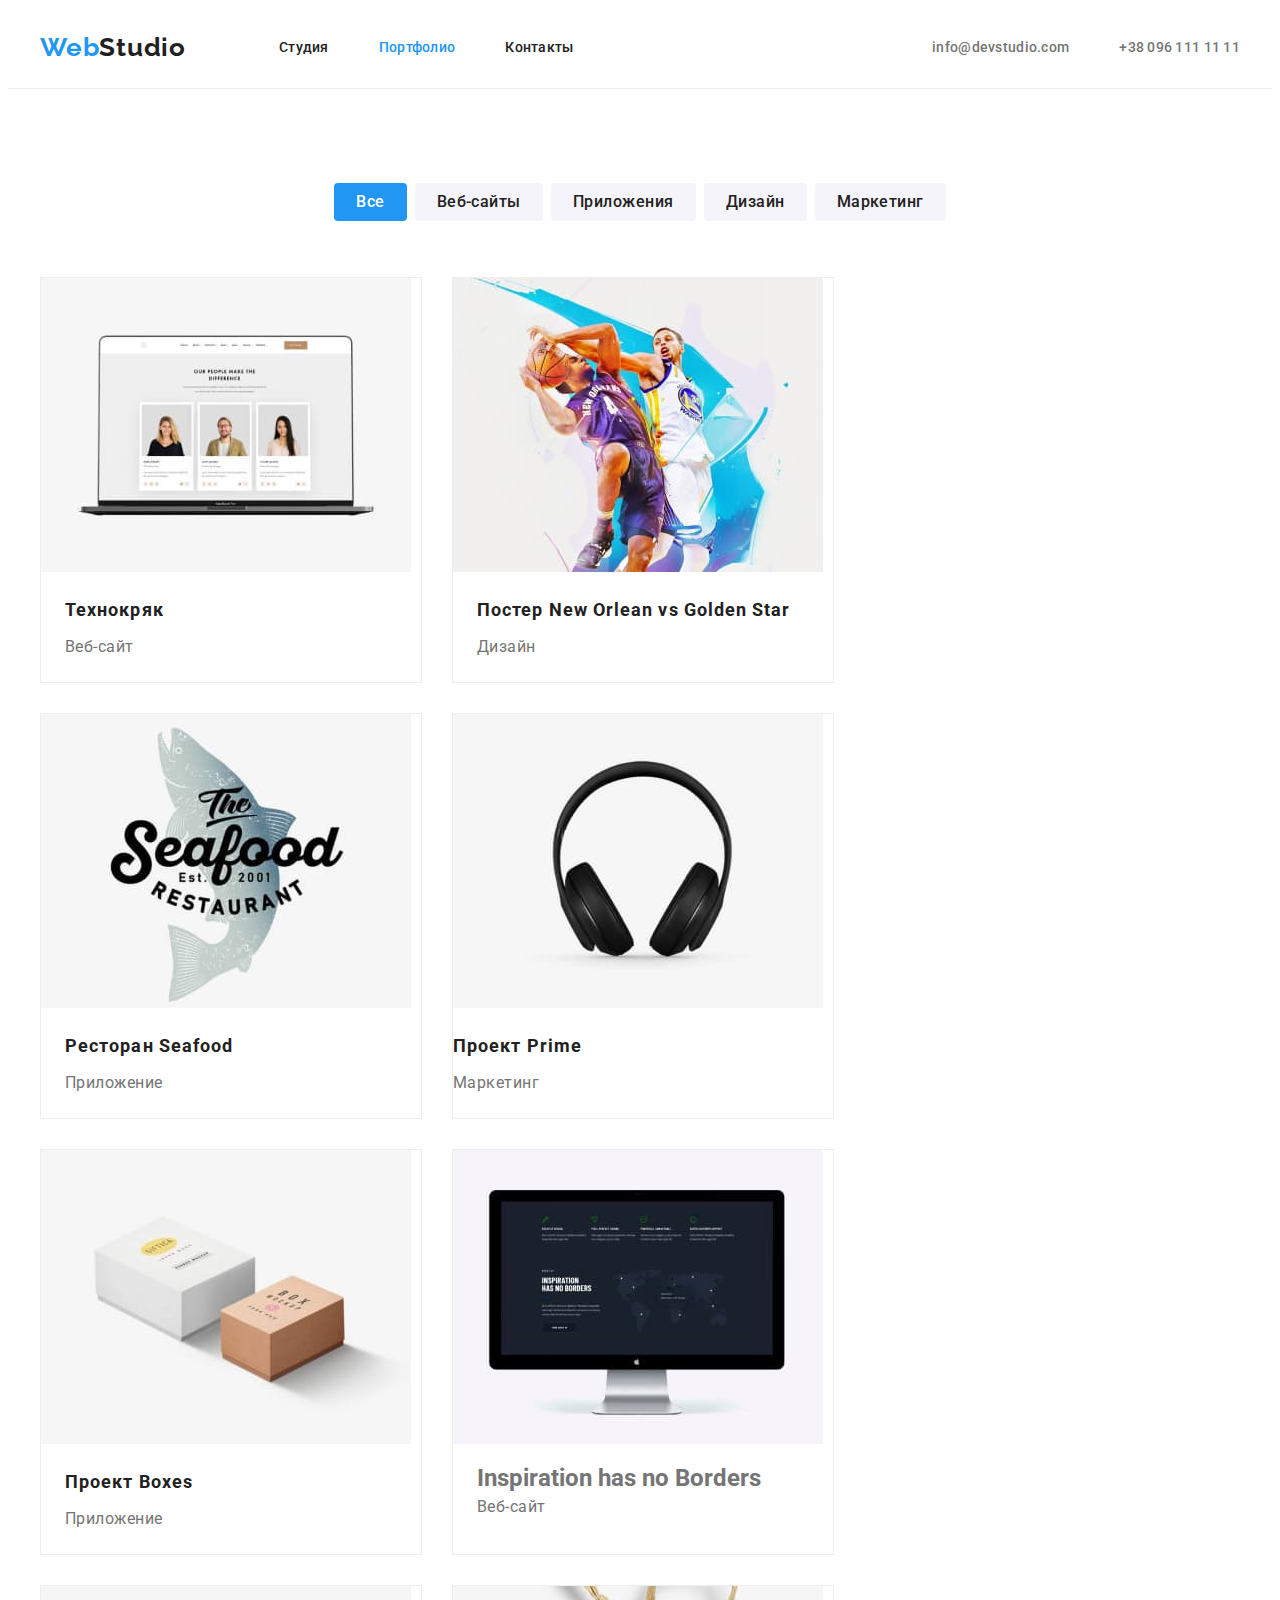
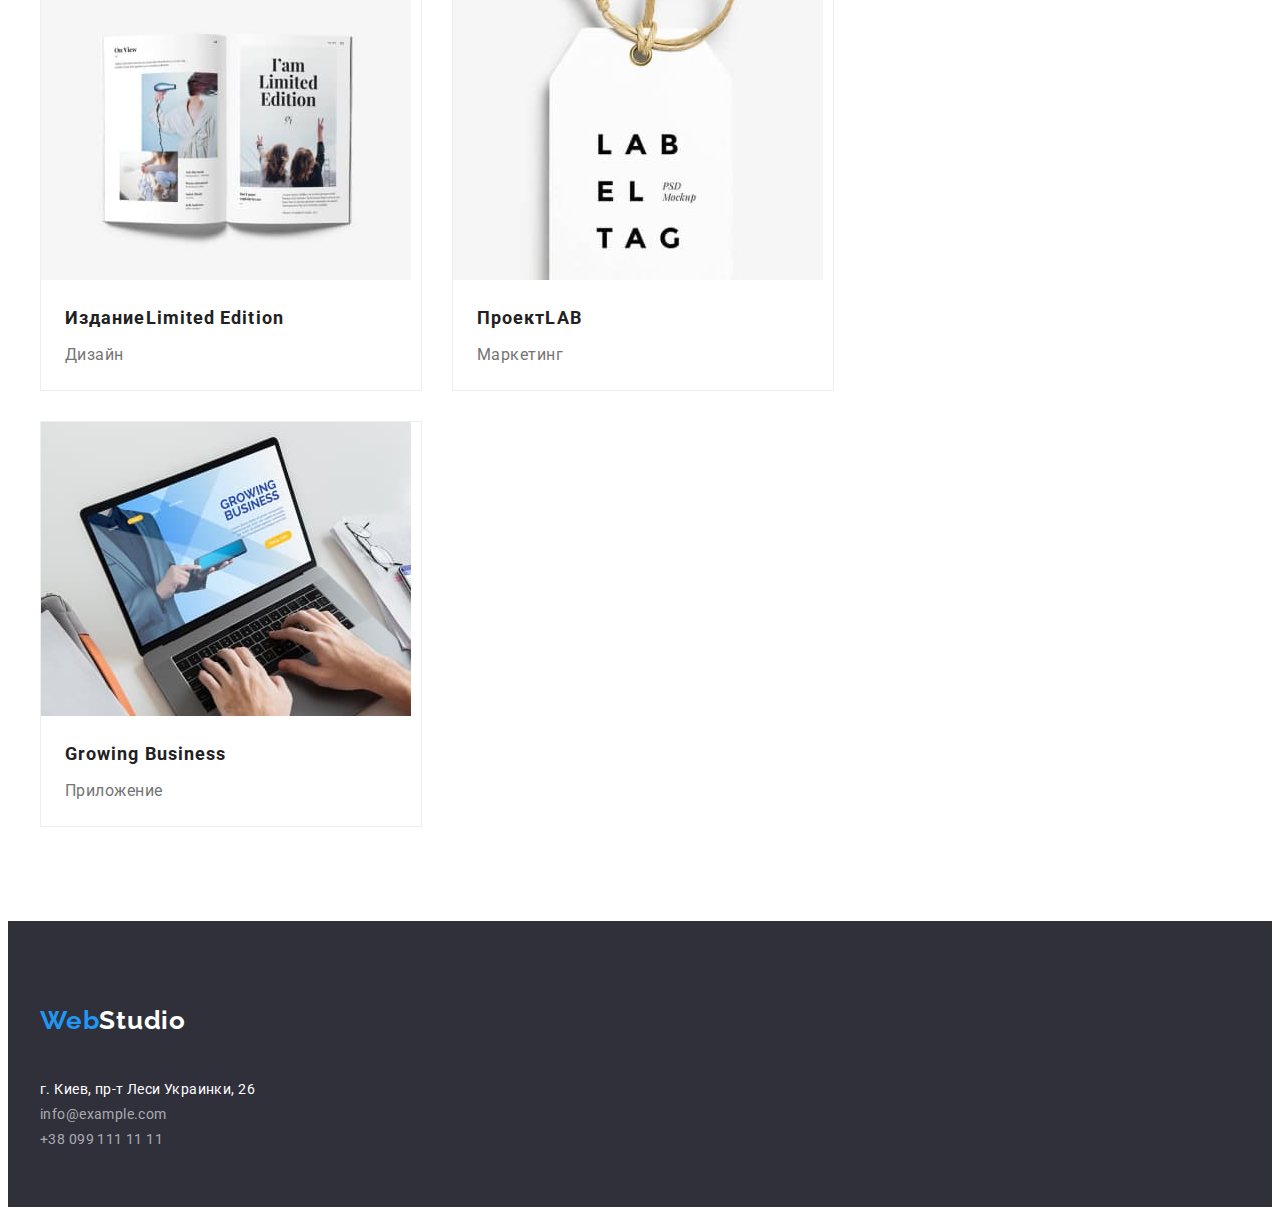
==== commit ef742d30: "Optimisation" ====
--- a/portfolio.html
+++ b/portfolio.html
@@ -57,127 +57,118 @@
         <div class="container">
           <h1 class="visually-hidden">Наше портфолио</h1>
           <!-- Filter of works -->
-          <div class="work-list-wrap">
-            <ul class="works-list list">
-              <li class="works-item">
-                <button type="button" class="works-button btn-primary active">Все</button>
-              </li>
-              <li class="works-item">
-                <button type="button" class="works-button btn-primary">Веб-сайты</button>
-              </li>
-              <li class="works-item">
-                <button type="button" class="works-button btn-primary">Приложения</button>
-              </li>
-              <li class="works-item">
-                <button type="button" class="works-button btn-primary">Дизайн</button>
-              </li>
-              <li class="works-item">
-                <button type="button" class="works-button btn-primary">Маркетинг</button>
-              </li>
-            </ul>
-          </div>
+          <ul class="works-list list">
+            <li class="works-item">
+              <button type="button" class="works-button btn-primary active">Все</button>
+            </li>
+            <li class="works-item">
+              <button type="button" class="works-button btn-primary">Веб-сайты</button>
+            </li>
+            <li class="works-item">
+              <button type="button" class="works-button btn-primary">Приложения</button>
+            </li>
+            <li class="works-item">
+              <button type="button" class="works-button btn-primary">Дизайн</button>
+            </li>
+            <li class="works-item">
+              <button type="button" class="works-button btn-primary">Маркетинг</button>
+            </li>
+          </ul>
 
           <!-- Works examples -->
-          <div class="examples-list-wrapper">
-            <ul class="examples-list list">
-              <li class="examples-item">
-                <img src="./images/technocrack.jpg" alt="Ноутбук" width="370" height="294" />
-                <div class="examples-item-wrapper">
-                  <h2 class="examples-title">Технокряк</h2>
-                  <p class="examples-text">Веб-сайт</p>
-                </div>
-              </li>
-              <li class="examples-item">
-                <img
-                  src="./images/game-poster.jpg"
-                  alt="Два баскетболиста играют баскетбол"
-                  width="370"
-                  height="294"
-                />
-                <div class="examples-item-wrapper">
-                  <h2 class="examples-title">
-                    Постер <span lang="en">New Orlean vs Golden Star</span>
-                  </h2>
-                  <p class="examples-text">Дизайн</p>
-                </div>
-              </li>
-              <li class="examples-item">
-                <img
-                  src="./images/restorant.jpg"
-                  alt="Логотип ресторана"
-                  width="370"
-                  height="294"
-                />
-                <div class="examples-item-wrapper">
-                  <h2 class="examples-title">Ресторан <span lang="en">Seafood</span></h2>
-                  <p class="examples-text">Приложение</p>
-                </div>
-              </li>
-              <li class="examples-item">
-                <img src="./images/project-prime.jpg" alt="Наушники" width="370" height="294" />
-                <h2 class="examples-title">Проект <span lang="en">Prime</span></h2>
+          <ul class="examples-list list">
+            <li class="examples-item">
+              <img src="./images/technocrack.jpg" alt="Ноутбук" width="370" height="294" />
+              <div class="examples-item-wrapper">
+                <h2 class="examples-title">Технокряк</h2>
+                <p class="examples-text">Веб-сайт</p>
+              </div>
+            </li>
+            <li class="examples-item">
+              <img
+                src="./images/game-poster.jpg"
+                alt="Два баскетболиста играют баскетбол"
+                width="370"
+                height="294"
+              />
+              <div class="examples-item-wrapper">
+                <h2 class="examples-title">
+                  Постер <span lang="en">New Orlean vs Golden Star</span>
+                </h2>
+                <p class="examples-text">Дизайн</p>
+              </div>
+            </li>
+            <li class="examples-item">
+              <img src="./images/restorant.jpg" alt="Логотип ресторана" width="370" height="294" />
+              <div class="examples-item-wrapper">
+                <h2 class="examples-title">Ресторан <span lang="en">Seafood</span></h2>
+                <p class="examples-text">Приложение</p>
+              </div>
+            </li>
+            <li class="examples-item">
+              <img src="./images/project-prime.jpg" alt="Наушники" width="370" height="294" />
+              <h2 class="examples-title">Проект <span lang="en">Prime</span></h2>
+              <p class="examples-text">Маркетинг</p>
+            </li>
+            <li class="examples-item">
+              <img
+                src="./images/project-boxes.jpg"
+                alt="Две картонные коробки"
+                width="370"
+                height="294"
+              />
+              <div class="examples-item-wrapper">
+                <h2 class="examples-title">Проект <span lang="en">Boxes</span></h2>
+                <p class="examples-text">Приложение</p>
+              </div>
+            </li>
+            <li class="examples-item">
+              <img
+                src="./images/inspiration.jpg"
+                alt="Монитор компьютера"
+                width="370"
+                height="294"
+              />
+              <div class="examples-item-wrapper">
+                <h2 lang="en">Inspiration has no Borders</h2>
+                <p class="examples-text">Веб-сайт</p>
+              </div>
+            </li>
+
+            <li class="examples-item">
+              <img
+                src="./images/publisher.jpg"
+                alt="Книга ограниченого тиража"
+                width="370"
+                height="294"
+              />
+              <div class="examples-item-wrapper">
+                <h2 class="examples-title">Издание<span lang="en">Limited Edition</span></h2>
+                <p class="examples-text">Дизайн</p>
+              </div>
+            </li>
+
+            <li class="examples-item">
+              <img src="./images/project-lab.jpg" alt="Ярлык" width="370" height="294" />
+              <div class="examples-item-wrapper">
+                <h2 class="examples-title">Проект<span lang="en">LAB</span></h2>
                 <p class="examples-text">Маркетинг</p>
-              </li>
-              <li class="examples-item">
-                <img
-                  src="./images/project-boxes.jpg"
-                  alt="Две картонные коробки"
-                  width="370"
-                  height="294"
-                />
-                <div class="examples-item-wrapper">
-                  <h2 class="examples-title">Проект <span lang="en">Boxes</span></h2>
-                  <p class="examples-text">Приложение</p>
-                </div>
-              </li>
-              <li class="examples-item">
-                <img
-                  src="./images/inspiration.jpg"
-                  alt="Монитор компьютера"
-                  width="370"
-                  height="294"
-                />
-                <div class="examples-item-wrapper">
-                  <h2 lang="en">Inspiration has no Borders</h2>
-                  <p class="examples-text">Веб-сайт</p>
-                </div>
-              </li>
-
-              <li class="examples-item">
-                <img
-                  src="./images/publisher.jpg"
-                  alt="Книга ограниченого тиража"
-                  width="370"
-                  height="294"
-                />
-                <div class="examples-item-wrapper">
-                  <h2 class="examples-title">Издание<span lang="en">Limited Edition</span></h2>
-                  <p class="examples-text">Дизайн</p>
-                </div>
-              </li>
-
-              <li class="examples-item">
-                <img src="./images/project-lab.jpg" alt="Ярлык" width="370" height="294" />
-                <div class="examples-item-wrapper">
-                  <h2 class="examples-title">Проект<span lang="en">LAB</span></h2>
-                  <p class="examples-text">Маркетинг</p>
-                </div>
-              </li>
-
-              <li class="examples-item">
-                <img
-                  src="./images/growing-business.jpg"
-                  alt="Человек работаэт за ноутбуком"
-                  width="370"
-                  height="294"
-                />
-                <div class="examples-item-wrapper">
-                  <h2 lang="en" class="examples-title">Growing Business</h2>
-                  <p class="examples-text">Приложение</p>
-                </div>
-              </li>
-            </ul>
-          </div>
+              </div>
+            </li>
+
+            <li class="examples-item">
+              <img
+                src="./images/growing-business.jpg"
+                alt="Человек работаэт за ноутбуком"
+                width="370"
+                height="294"
+              />
+              <div class="examples-item-wrapper">
+                <h2 lang="en" class="examples-title">Growing Business</h2>
+                <p class="examples-text">Приложение</p>
+              </div>
+            </li>
+          </ul>
         </div>
       </section>
     </main>
--- a/css/styles.css
+++ b/css/styles.css
@@ -91,6 +91,8 @@
 }
 
 .title {
+  margin-bottom: 50px;
+
   color: var(--second-title-color);
   font-weight: 700;
   font-size: 36px;
@@ -268,10 +270,6 @@
   padding-bottom: 94px;
 }
 
-.about-title {
-  margin-bottom: 50px;
-}
-
 .about-list {
   display: flex;
 }
@@ -294,10 +292,6 @@
   text-align: center;
 }
 
-.team-title {
-  margin-bottom: 50px;
-}
-
 .team-list {
   display: flex;
 }
@@ -377,13 +371,14 @@
 
 /* ---------------------Main part of portfolio page----------------------- */
 /* -----Buttons line----- */
-.work-list-wrap {
+/* .work-list-wrap {
   margin-bottom: 34px;
-}
+} */
 
 .works-list {
   display: flex;
   justify-content: center;
+  margin-bottom: 56px;
 }
 
 .works-item:not(:last-child) {
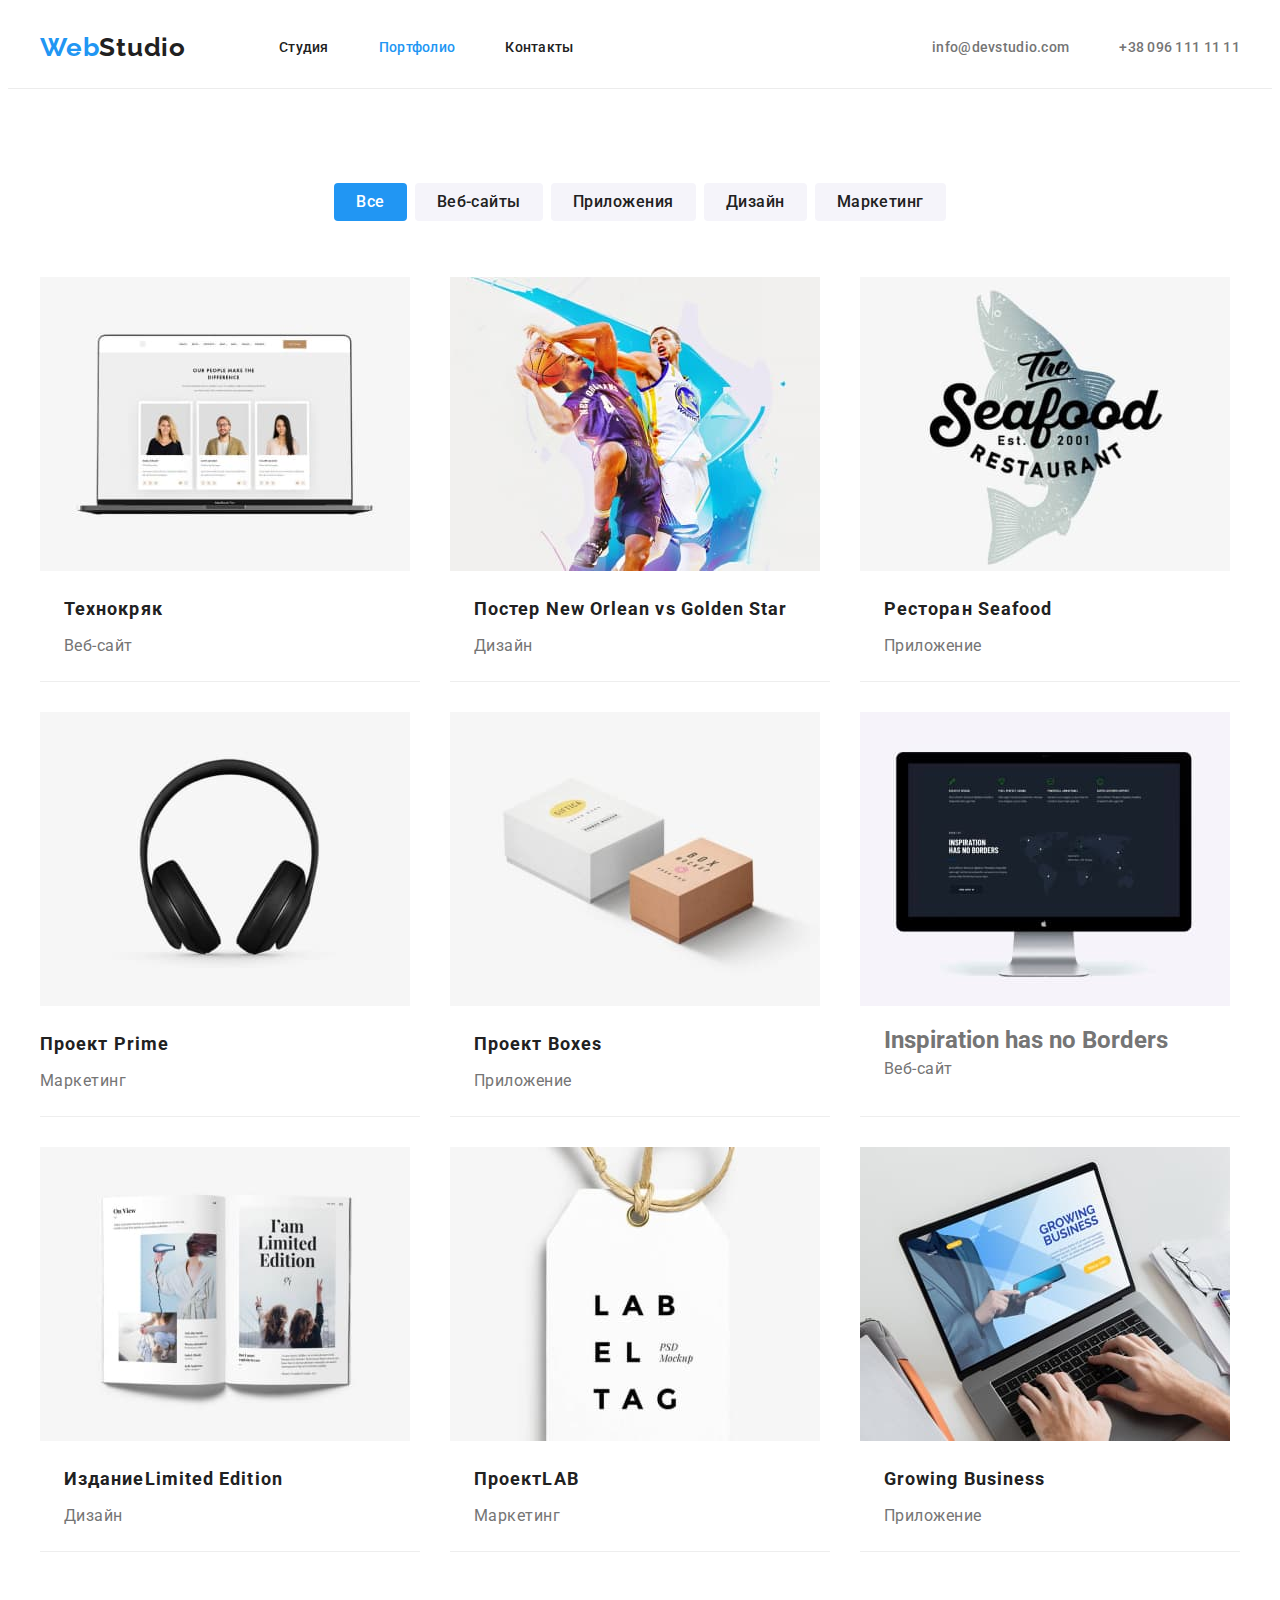
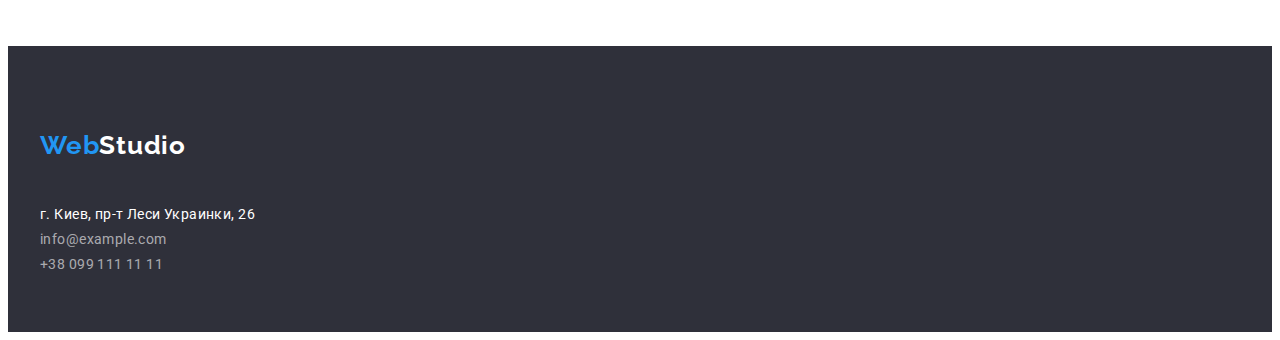
==== commit d280fab6: "bugs fixing" ====
--- a/portfolio.html
+++ b/portfolio.html
@@ -28,7 +28,6 @@
         <a href="./index.html" lang="en" class="logo menu link"
           ><span class="accent">Web</span>Studio</a
         >
-
         <nav class="site-nav">
           <ul class="nav-list list">
             <li class="nav-item"><a href="./index.html" class="nav-link link">Студия</a></li>
@@ -84,6 +83,7 @@
                 <p class="examples-text">Веб-сайт</p>
               </div>
             </li>
+
             <li class="examples-item">
               <img
                 src="./images/game-poster.jpg"
@@ -98,6 +98,7 @@
                 <p class="examples-text">Дизайн</p>
               </div>
             </li>
+
             <li class="examples-item">
               <img src="./images/restorant.jpg" alt="Логотип ресторана" width="370" height="294" />
               <div class="examples-item-wrapper">
@@ -105,11 +106,13 @@
                 <p class="examples-text">Приложение</p>
               </div>
             </li>
+
             <li class="examples-item">
               <img src="./images/project-prime.jpg" alt="Наушники" width="370" height="294" />
               <h2 class="examples-title">Проект <span lang="en">Prime</span></h2>
               <p class="examples-text">Маркетинг</p>
             </li>
+
             <li class="examples-item">
               <img
                 src="./images/project-boxes.jpg"
@@ -122,6 +125,7 @@
                 <p class="examples-text">Приложение</p>
               </div>
             </li>
+
             <li class="examples-item">
               <img
                 src="./images/inspiration.jpg"
--- a/css/styles.css
+++ b/css/styles.css
@@ -438,7 +438,7 @@
 .examples-item {
   width: calc((100% - 90px) / 3);
 
-  border: 1px solid var(--cards-border-color);
+  border-bottom: 1px solid var(--cards-border-color);
 }
 
 .examples-item {
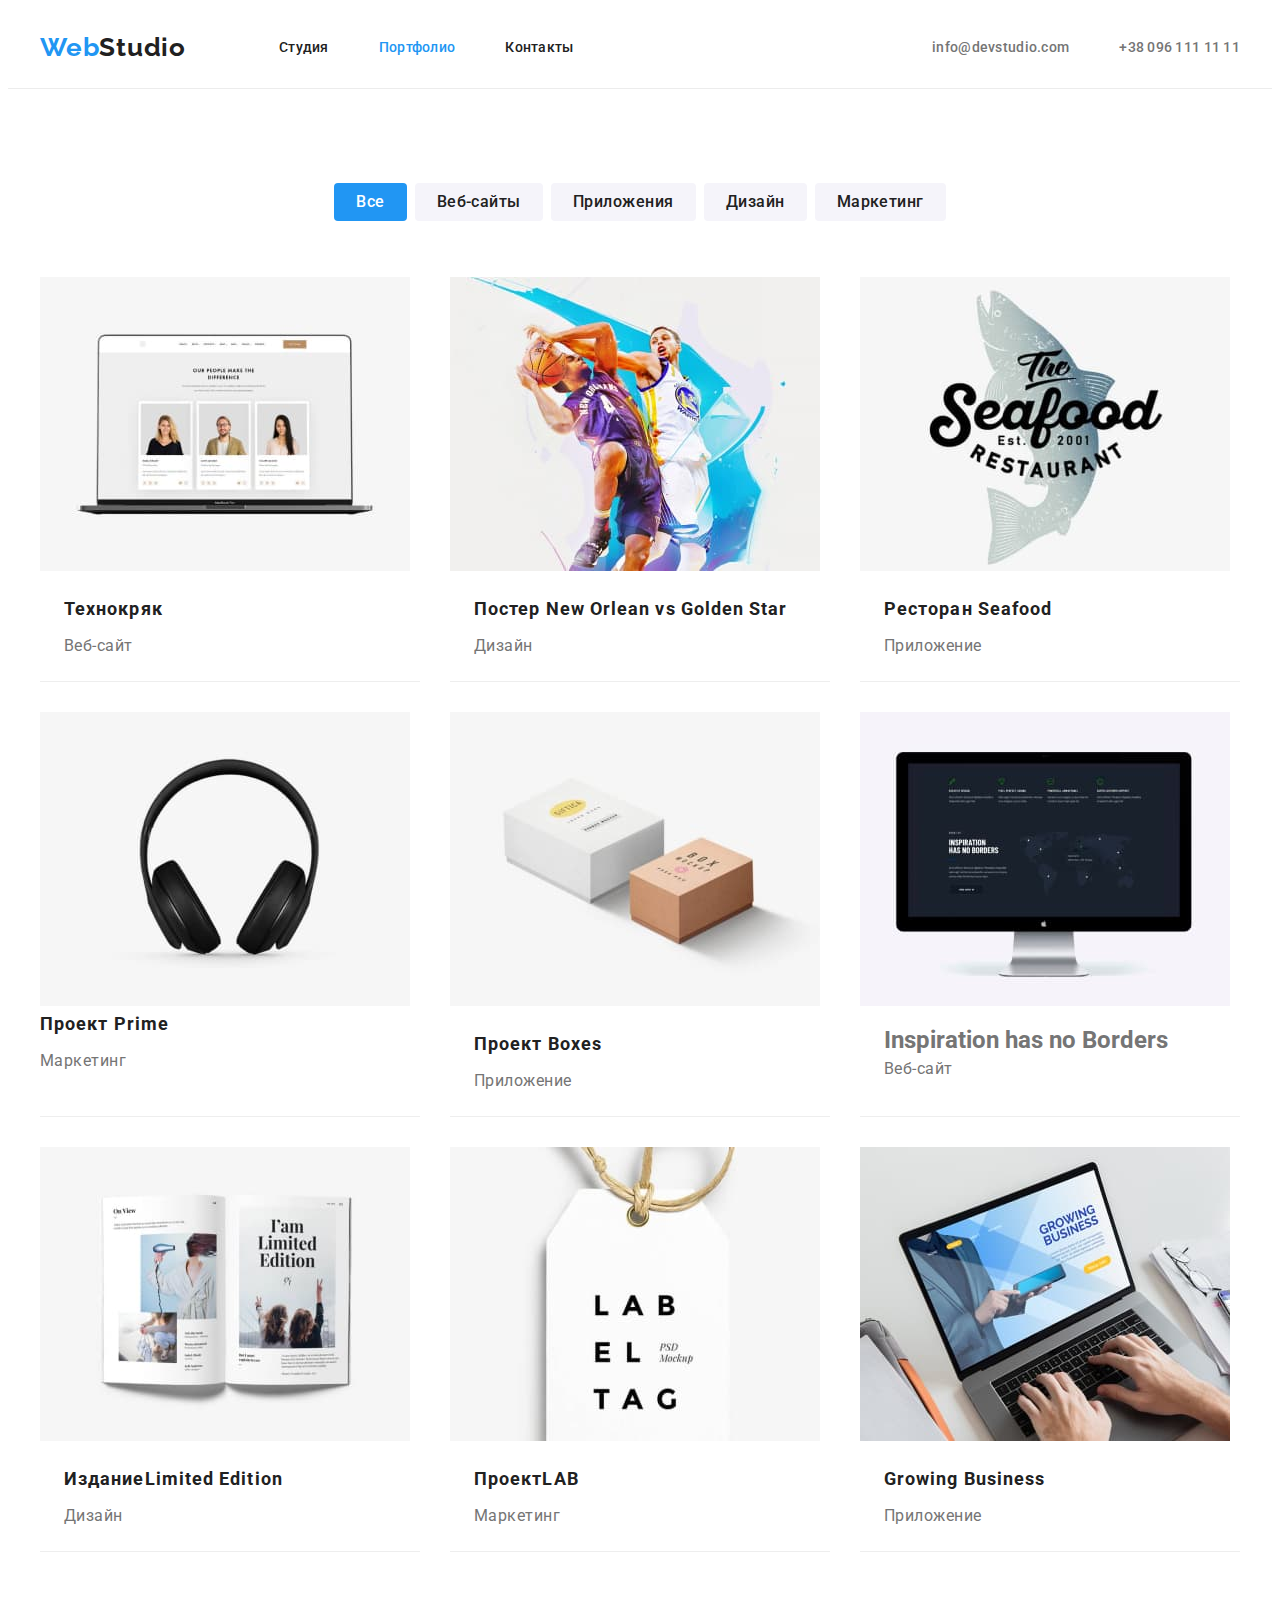
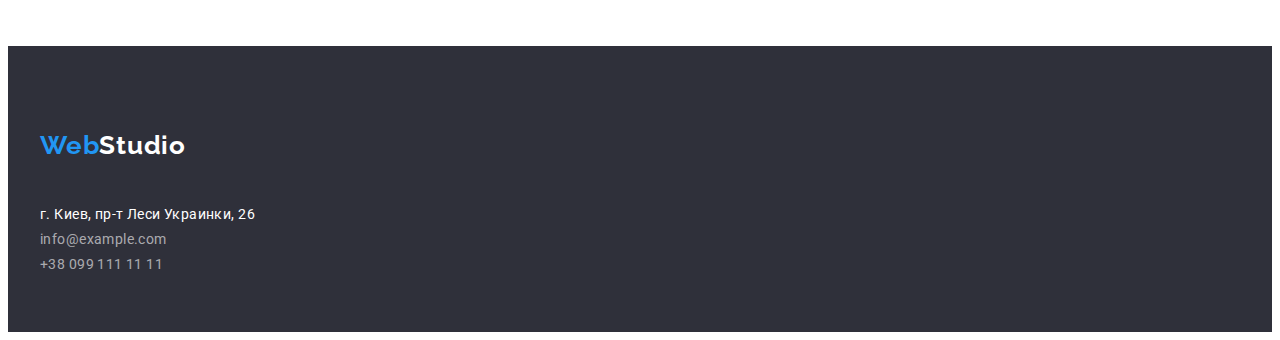
==== commit 50526620: "grid change" ====
--- a/portfolio.html
+++ b/portfolio.html
@@ -77,100 +77,141 @@
           <!-- Works examples -->
           <ul class="examples-list list">
             <li class="examples-item">
-              <img src="./images/technocrack.jpg" alt="Ноутбук" width="370" height="294" />
-              <div class="examples-item-wrapper">
-                <h2 class="examples-title">Технокряк</h2>
-                <p class="examples-text">Веб-сайт</p>
-              </div>
-            </li>
-
-            <li class="examples-item">
-              <img
-                src="./images/game-poster.jpg"
-                alt="Два баскетболиста играют баскетбол"
-                width="370"
-                height="294"
-              />
-              <div class="examples-item-wrapper">
-                <h2 class="examples-title">
-                  Постер <span lang="en">New Orlean vs Golden Star</span>
-                </h2>
-                <p class="examples-text">Дизайн</p>
-              </div>
-            </li>
-
-            <li class="examples-item">
-              <img src="./images/restorant.jpg" alt="Логотип ресторана" width="370" height="294" />
-              <div class="examples-item-wrapper">
-                <h2 class="examples-title">Ресторан <span lang="en">Seafood</span></h2>
-                <p class="examples-text">Приложение</p>
-              </div>
-            </li>
-
-            <li class="examples-item">
-              <img src="./images/project-prime.jpg" alt="Наушники" width="370" height="294" />
-              <h2 class="examples-title">Проект <span lang="en">Prime</span></h2>
-              <p class="examples-text">Маркетинг</p>
-            </li>
-
-            <li class="examples-item">
-              <img
-                src="./images/project-boxes.jpg"
-                alt="Две картонные коробки"
-                width="370"
-                height="294"
-              />
-              <div class="examples-item-wrapper">
-                <h2 class="examples-title">Проект <span lang="en">Boxes</span></h2>
-                <p class="examples-text">Приложение</p>
-              </div>
-            </li>
-
-            <li class="examples-item">
-              <img
-                src="./images/inspiration.jpg"
-                alt="Монитор компьютера"
-                width="370"
-                height="294"
-              />
-              <div class="examples-item-wrapper">
-                <h2 lang="en">Inspiration has no Borders</h2>
-                <p class="examples-text">Веб-сайт</p>
-              </div>
-            </li>
-
-            <li class="examples-item">
-              <img
-                src="./images/publisher.jpg"
-                alt="Книга ограниченого тиража"
-                width="370"
-                height="294"
-              />
-              <div class="examples-item-wrapper">
-                <h2 class="examples-title">Издание<span lang="en">Limited Edition</span></h2>
-                <p class="examples-text">Дизайн</p>
-              </div>
-            </li>
-
-            <li class="examples-item">
-              <img src="./images/project-lab.jpg" alt="Ярлык" width="370" height="294" />
-              <div class="examples-item-wrapper">
-                <h2 class="examples-title">Проект<span lang="en">LAB</span></h2>
+              <article class="examples-card">
+                <div class="card-tumb">
+                  <img src="./images/technocrack.jpg" alt="Ноутбук" width="370" height="294" />
+                </div>
+                <div class="examples-item-wrapper">
+                  <h2 class="examples-title">Технокряк</h2>
+                  <p class="examples-text">Веб-сайт</p>
+                </div>
+              </article>
+            </li>
+
+            <li class="examples-item">
+              <article class="examples-card">
+                <div class="card-tumb">
+                  <img
+                    src="./images/game-poster.jpg"
+                    alt="Два баскетболиста играют баскетбол"
+                    width="370"
+                    height="294"
+                  />
+                </div>
+                <div class="examples-item-wrapper">
+                  <h2 class="examples-title">
+                    Постер <span lang="en">New Orlean vs Golden Star</span>
+                  </h2>
+                  <p class="examples-text">Дизайн</p>
+                </div>
+              </article>
+            </li>
+
+            <li class="examples-item">
+              <article class="examples-card">
+                <div class="card-tumb">
+                  <img
+                    src="./images/restorant.jpg"
+                    alt="Логотип ресторана"
+                    width="370"
+                    height="294"
+                  />
+                </div>
+                <div class="examples-item-wrapper">
+                  <h2 class="examples-title">Ресторан <span lang="en">Seafood</span></h2>
+                  <p class="examples-text">Приложение</p>
+                </div>
+              </article>
+            </li>
+
+            <li class="examples-item">
+              <article class="examples-card">
+                <div class="card-tumb">
+                  <img src="./images/project-prime.jpg" alt="Наушники" width="370" height="294" />
+                </div>
+                <h2 class="examples-title">Проект <span lang="en">Prime</span></h2>
                 <p class="examples-text">Маркетинг</p>
-              </div>
-            </li>
-
-            <li class="examples-item">
-              <img
-                src="./images/growing-business.jpg"
-                alt="Человек работаэт за ноутбуком"
-                width="370"
-                height="294"
-              />
-              <div class="examples-item-wrapper">
-                <h2 lang="en" class="examples-title">Growing Business</h2>
-                <p class="examples-text">Приложение</p>
-              </div>
+              </article>
+            </li>
+
+            <li class="examples-item">
+              <article class="examples-card">
+                <div class="card-tumb">
+                  <img
+                    src="./images/project-boxes.jpg"
+                    alt="Две картонные коробки"
+                    width="370"
+                    height="294"
+                  />
+                </div>
+                <div class="examples-item-wrapper">
+                  <h2 class="examples-title">Проект <span lang="en">Boxes</span></h2>
+                  <p class="examples-text">Приложение</p>
+                </div>
+              </article>
+            </li>
+
+            <li class="examples-item">
+              <article class="examples-card">
+                <div class="card-tumb">
+                  <img
+                    src="./images/inspiration.jpg"
+                    alt="Монитор компьютера"
+                    width="370"
+                    height="294"
+                  />
+                </div>
+                <div class="examples-item-wrapper">
+                  <h2 lang="en">Inspiration has no Borders</h2>
+                  <p class="examples-text">Веб-сайт</p>
+                </div>
+              </article>
+            </li>
+
+            <li class="examples-item">
+              <article class="examples-card">
+                <div class="card-tumb">
+                  <img
+                    src="./images/publisher.jpg"
+                    alt="Книга ограниченого тиража"
+                    width="370"
+                    height="294"
+                  />
+                </div>
+                <div class="examples-item-wrapper">
+                  <h2 class="examples-title">Издание<span lang="en">Limited Edition</span></h2>
+                  <p class="examples-text">Дизайн</p>
+                </div>
+              </article>
+            </li>
+
+            <li class="examples-item">
+              <article class="examples-card">
+                <div class="card-tumb">
+                  <img src="./images/project-lab.jpg" alt="Ярлык" width="370" height="294" />
+                </div>
+                <div class="examples-item-wrapper">
+                  <h2 class="examples-title">Проект<span lang="en">LAB</span></h2>
+                  <p class="examples-text">Маркетинг</p>
+                </div>
+              </article>
+            </li>
+
+            <li class="examples-item">
+              <article class="examples-card">
+                <div class="card-tumb">
+                  <img
+                    src="./images/growing-business.jpg"
+                    alt="Человек работаэт за ноутбуком"
+                    width="370"
+                    height="294"
+                  />
+                </div>
+                <div class="examples-item-wrapper">
+                  <h2 lang="en" class="examples-title">Growing Business</h2>
+                  <p class="examples-text">Приложение</p>
+                </div>
+              </article>
             </li>
           </ul>
         </div>
--- a/css/styles.css
+++ b/css/styles.css
@@ -21,6 +21,11 @@
   --first-btn-color: #2196f3;
   --second-btn-color: #188ce8;
   --third-btn-color: #f5f4fa;
+
+  --section-padding-size: 94px;
+  --photo-gap-size: 30px;
+  --card-gap-size: 30px;
+  --footer-padding-size: 60px;
 }
 
 h1,
@@ -33,6 +38,11 @@
 ul {
   margin-top: 0;
   margin-bottom: 0;
+}
+
+img {
+  display: block;
+  max-width: 100%;
 }
 
 body {
@@ -110,8 +120,8 @@
 }
 
 .section {
-  padding-top: 94px;
-  padding-bottom: 94px;
+  padding-top: var(--section-padding-size);
+  padding-bottom: var(--section-padding-size);
 }
 
 /* ---------------------Header----------------------- */
@@ -252,11 +262,11 @@
 }
 
 .advantages-items {
-  max-width: 270px;
+  max-width: calc((100% - 3 * var(--card-gap-size)) / 4);
 }
 
 .advantages-items:not(:last-child) {
-  margin-right: 30px;
+  margin-right: var(--card-gap-size);
 }
 
 .advantages-text {
@@ -267,7 +277,7 @@
 
 /* -----About----- */
 .about {
-  padding-bottom: 94px;
+  padding-bottom: var(--section-padding-size);
 }
 
 .about-list {
@@ -275,15 +285,11 @@
 }
 
 .about-item {
-  width: calc((100% - 2 * 30px) / 3);
+  flex-basis: calc((100% - 2 * var(--photo-gap-size)) / 3);
 }
 
 .about-item:not(:last-child) {
-  margin-right: 30px;
-}
-
-.about-item img {
-  display: block;
+  margin-right: var(--photo-gap-size);
 }
 
 /* -----Team----- */
@@ -297,7 +303,7 @@
 }
 
 .team-item {
-  width: calc((100% - 3 * 30px) / 4);
+  flex-basis: calc((100% - 3 * var(--card-gap-size)) / 4);
 
   font-size: 16px;
   line-height: 1.19;
@@ -310,7 +316,7 @@
 }
 
 .team-item:not(:last-child) {
-  margin-right: 30px;
+  margin-right: var(--card-gap-size);
 }
 
 .team-item-title {
@@ -318,10 +324,6 @@
 
   font-weight: 500;
   color: var(--second-title-color);
-}
-
-.team-item img {
-  display: block;
 }
 
 .team-wrapper {
@@ -331,8 +333,8 @@
 
 /* ---------------------Footer----------------------- */
 .footer {
-  padding-top: 60px;
-  padding-bottom: 60px;
+  padding-top: var(--footer-padding-size);
+  padding-bottom: var(--footer-padding-size);
 
   background-color: var(--fourth-bg-color);
 }
@@ -428,26 +430,21 @@
 .examples-list {
   display: flex;
   flex-wrap: wrap;
-  margin: -15px;
+  margin: calc(var(--card-gap-size) / -2);
 }
 
 .examples-item-wrapper {
-  padding: 0 24px 20px 24px;
+  padding: 20px 24px 20px 24px;
 }
 
 .examples-item {
-  width: calc((100% - 90px) / 3);
+  flex-basis: calc((100% - (3 * var(--card-gap-size))) / 3);
 
   border-bottom: 1px solid var(--cards-border-color);
 }
 
 .examples-item {
-  margin: 15px;
-}
-
-.examples-item img {
-  display: block;
-  margin-bottom: 20px;
+  margin: calc(var(--card-gap-size) / 2);
 }
 
 .examples-text {
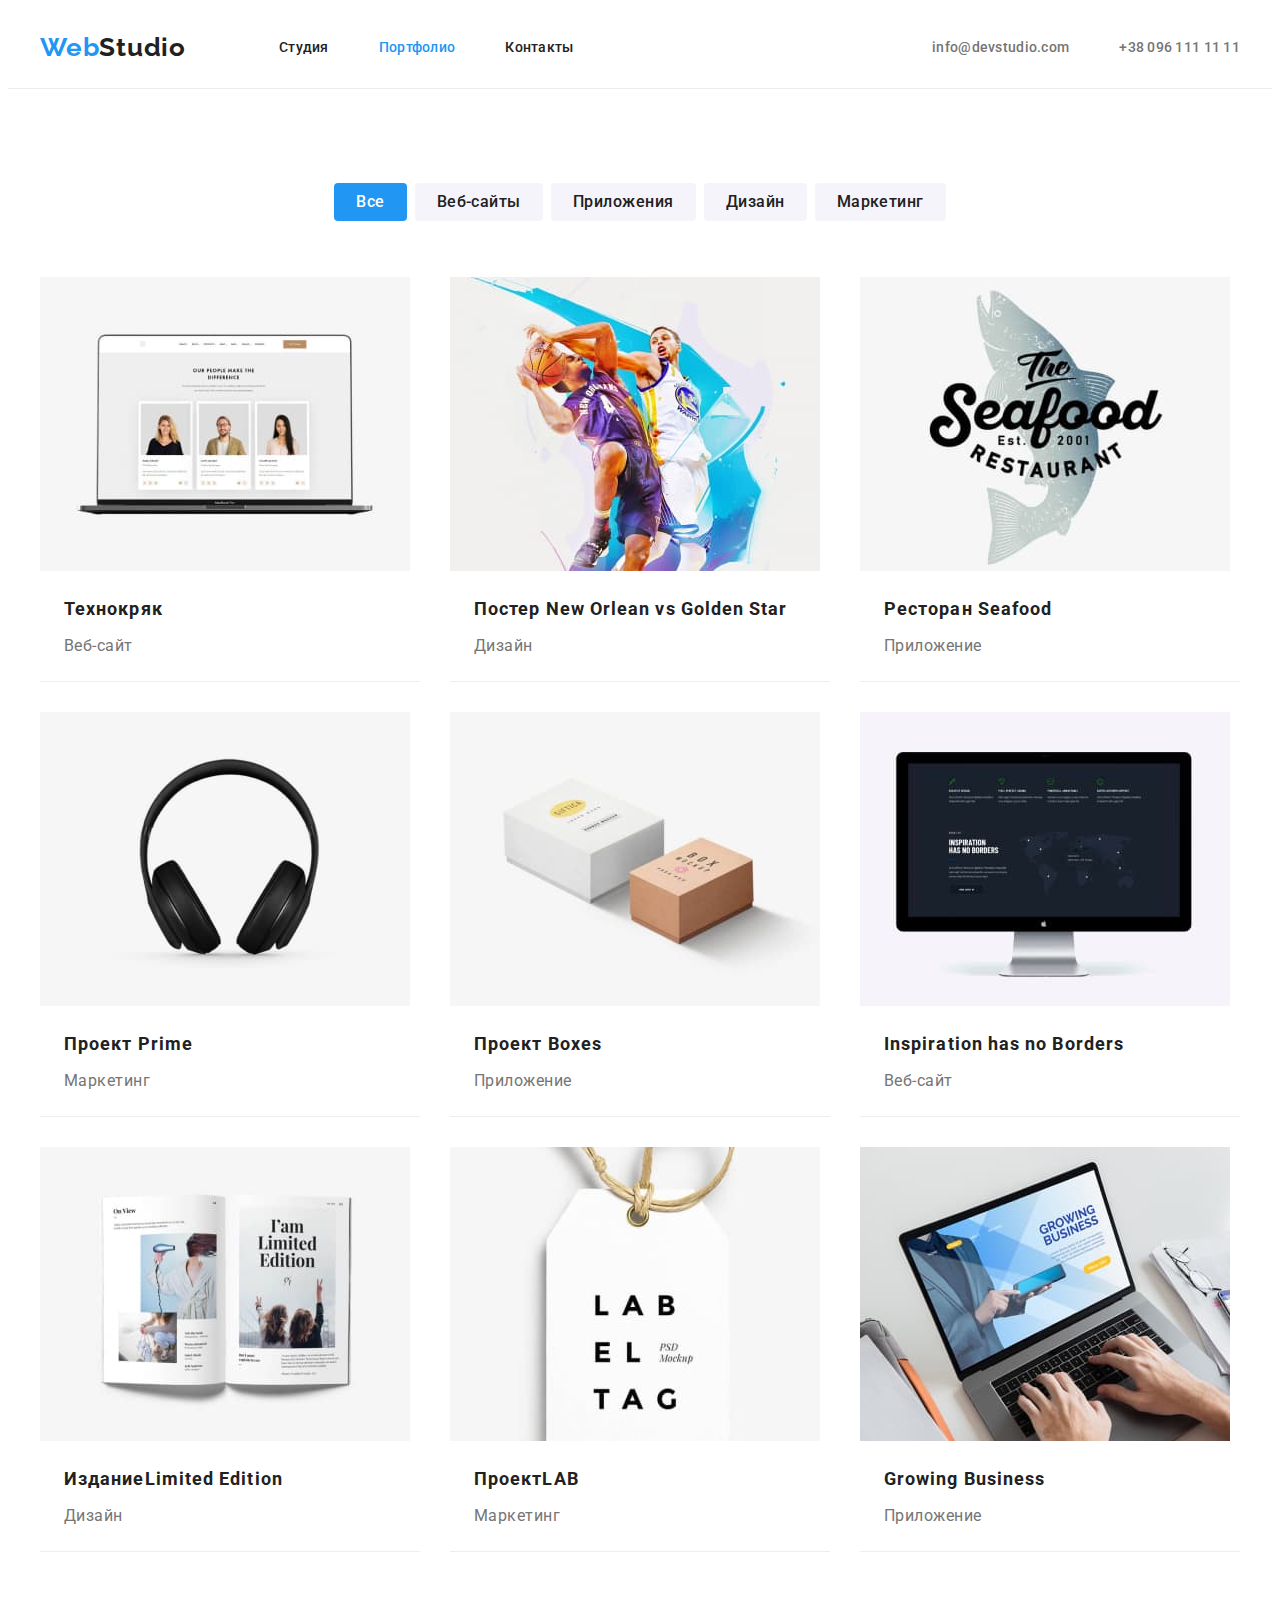
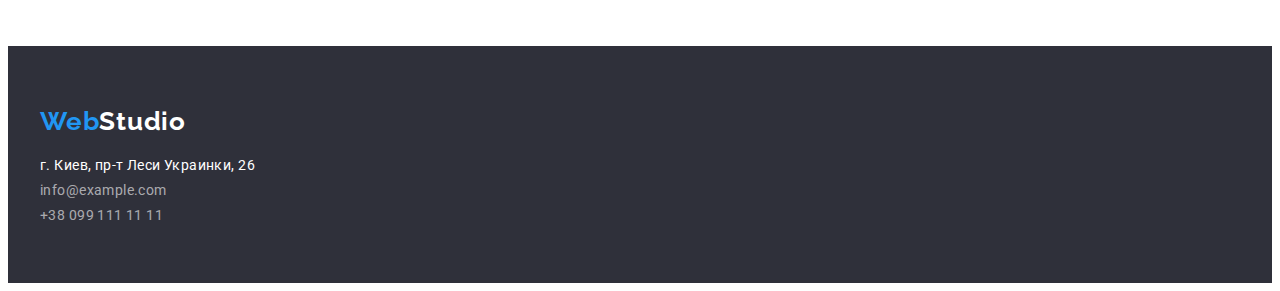
==== commit 61536ceb: "After homework chek" ====
--- a/portfolio.html
+++ b/portfolio.html
@@ -77,7 +77,7 @@
           <!-- Works examples -->
           <ul class="examples-list list">
             <li class="examples-item">
-              <article class="examples-card">
+              <div class="examples-card">
                 <div class="card-tumb">
                   <img src="./images/technocrack.jpg" alt="Ноутбук" width="370" height="294" />
                 </div>
@@ -85,11 +85,11 @@
                   <h2 class="examples-title">Технокряк</h2>
                   <p class="examples-text">Веб-сайт</p>
                 </div>
-              </article>
-            </li>
-
-            <li class="examples-item">
-              <article class="examples-card">
+              </div>
+            </li>
+
+            <li class="examples-item">
+              <div class="examples-card">
                 <div class="card-tumb">
                   <img
                     src="./images/game-poster.jpg"
@@ -104,11 +104,11 @@
                   </h2>
                   <p class="examples-text">Дизайн</p>
                 </div>
-              </article>
-            </li>
-
-            <li class="examples-item">
-              <article class="examples-card">
+              </div>
+            </li>
+
+            <li class="examples-item">
+              <div class="examples-card">
                 <div class="card-tumb">
                   <img
                     src="./images/restorant.jpg"
@@ -121,21 +121,22 @@
                   <h2 class="examples-title">Ресторан <span lang="en">Seafood</span></h2>
                   <p class="examples-text">Приложение</p>
                 </div>
-              </article>
-            </li>
-
-            <li class="examples-item">
-              <article class="examples-card">
+              </div>
+            </li>
+
+            <li class="examples-item">
+              <div class="examples-card">
                 <div class="card-tumb">
                   <img src="./images/project-prime.jpg" alt="Наушники" width="370" height="294" />
                 </div>
-                <h2 class="examples-title">Проект <span lang="en">Prime</span></h2>
-                <p class="examples-text">Маркетинг</p>
-              </article>
-            </li>
-
-            <li class="examples-item">
-              <article class="examples-card">
+                <div class="examples-item-wrapper">
+                  <h2 class="examples-title">Проект <span lang="en">Prime</span></h2>
+                  <p class="examples-text">Маркетинг</p>
+                </div>
+            </li>
+
+            <li class="examples-item">
+              <div class="examples-card">
                 <div class="card-tumb">
                   <img
                     src="./images/project-boxes.jpg"
@@ -148,11 +149,11 @@
                   <h2 class="examples-title">Проект <span lang="en">Boxes</span></h2>
                   <p class="examples-text">Приложение</p>
                 </div>
-              </article>
-            </li>
-
-            <li class="examples-item">
-              <article class="examples-card">
+              </div>
+            </li>
+
+            <li class="examples-item">
+              <div class="examples-card">
                 <div class="card-tumb">
                   <img
                     src="./images/inspiration.jpg"
@@ -162,14 +163,14 @@
                   />
                 </div>
                 <div class="examples-item-wrapper">
-                  <h2 lang="en">Inspiration has no Borders</h2>
+                  <h2 lang="en" class="examples-title">Inspiration has no Borders</h2>
                   <p class="examples-text">Веб-сайт</p>
                 </div>
-              </article>
-            </li>
-
-            <li class="examples-item">
-              <article class="examples-card">
+              </div>
+            </li>
+
+            <li class="examples-item">
+              <div class="examples-card">
                 <div class="card-tumb">
                   <img
                     src="./images/publisher.jpg"
@@ -182,11 +183,11 @@
                   <h2 class="examples-title">Издание<span lang="en">Limited Edition</span></h2>
                   <p class="examples-text">Дизайн</p>
                 </div>
-              </article>
-            </li>
-
-            <li class="examples-item">
-              <article class="examples-card">
+              </div>
+            </li>
+
+            <li class="examples-item">
+              <div class="examples-card">
                 <div class="card-tumb">
                   <img src="./images/project-lab.jpg" alt="Ярлык" width="370" height="294" />
                 </div>
@@ -194,11 +195,11 @@
                   <h2 class="examples-title">Проект<span lang="en">LAB</span></h2>
                   <p class="examples-text">Маркетинг</p>
                 </div>
-              </article>
-            </li>
-
-            <li class="examples-item">
-              <article class="examples-card">
+              </div>
+            </li>
+
+            <li class="examples-item">
+              <div class="examples-card">
                 <div class="card-tumb">
                   <img
                     src="./images/growing-business.jpg"
@@ -211,7 +212,7 @@
                   <h2 lang="en" class="examples-title">Growing Business</h2>
                   <p class="examples-text">Приложение</p>
                 </div>
-              </article>
+              </div>
             </li>
           </ul>
         </div>
--- a/css/styles.css
+++ b/css/styles.css
@@ -43,6 +43,7 @@
 img {
   display: block;
   max-width: 100%;
+  height: auto;
 }
 
 body {
@@ -223,7 +224,8 @@
 }
 
 .hero-title {
-  margin-bottom: 30px;
+  margin: 0 auto 30px auto;
+  max-width: 696px;
 
   font-weight: 900;
   font-size: 44px;
@@ -308,7 +310,6 @@
   font-size: 16px;
   line-height: 1.19;
   letter-spacing: 0.03em;
-  background-color: var(--third-bg-color);
 
   box-shadow: 0px 1px 3px rgba(0, 0, 0, 0.12), 0px 1px 1px rgba(0, 0, 0, 0.14),
     0px 2px 1px rgba(0, 0, 0, 0.2);
@@ -329,6 +330,8 @@
 .team-wrapper {
   padding-top: 30px;
   padding-bottom: 30px;
+
+  background-color: var(--first-bg-color);
 }
 
 /* ---------------------Footer----------------------- */
@@ -341,7 +344,9 @@
 
 .footer .logo {
   margin-bottom: 20px;
-  display: inline-block;
+  padding-top: 0;
+  padding-bottom: 0;
+  margin-right: 0;
 
   color: var(--first-title-color);
 }
@@ -435,12 +440,11 @@
 
 .examples-item-wrapper {
   padding: 20px 24px 20px 24px;
+  border-bottom: 1px solid var(--cards-border-color);
 }
 
 .examples-item {
   flex-basis: calc((100% - (3 * var(--card-gap-size))) / 3);
-
-  border-bottom: 1px solid var(--cards-border-color);
 }
 
 .examples-item {
